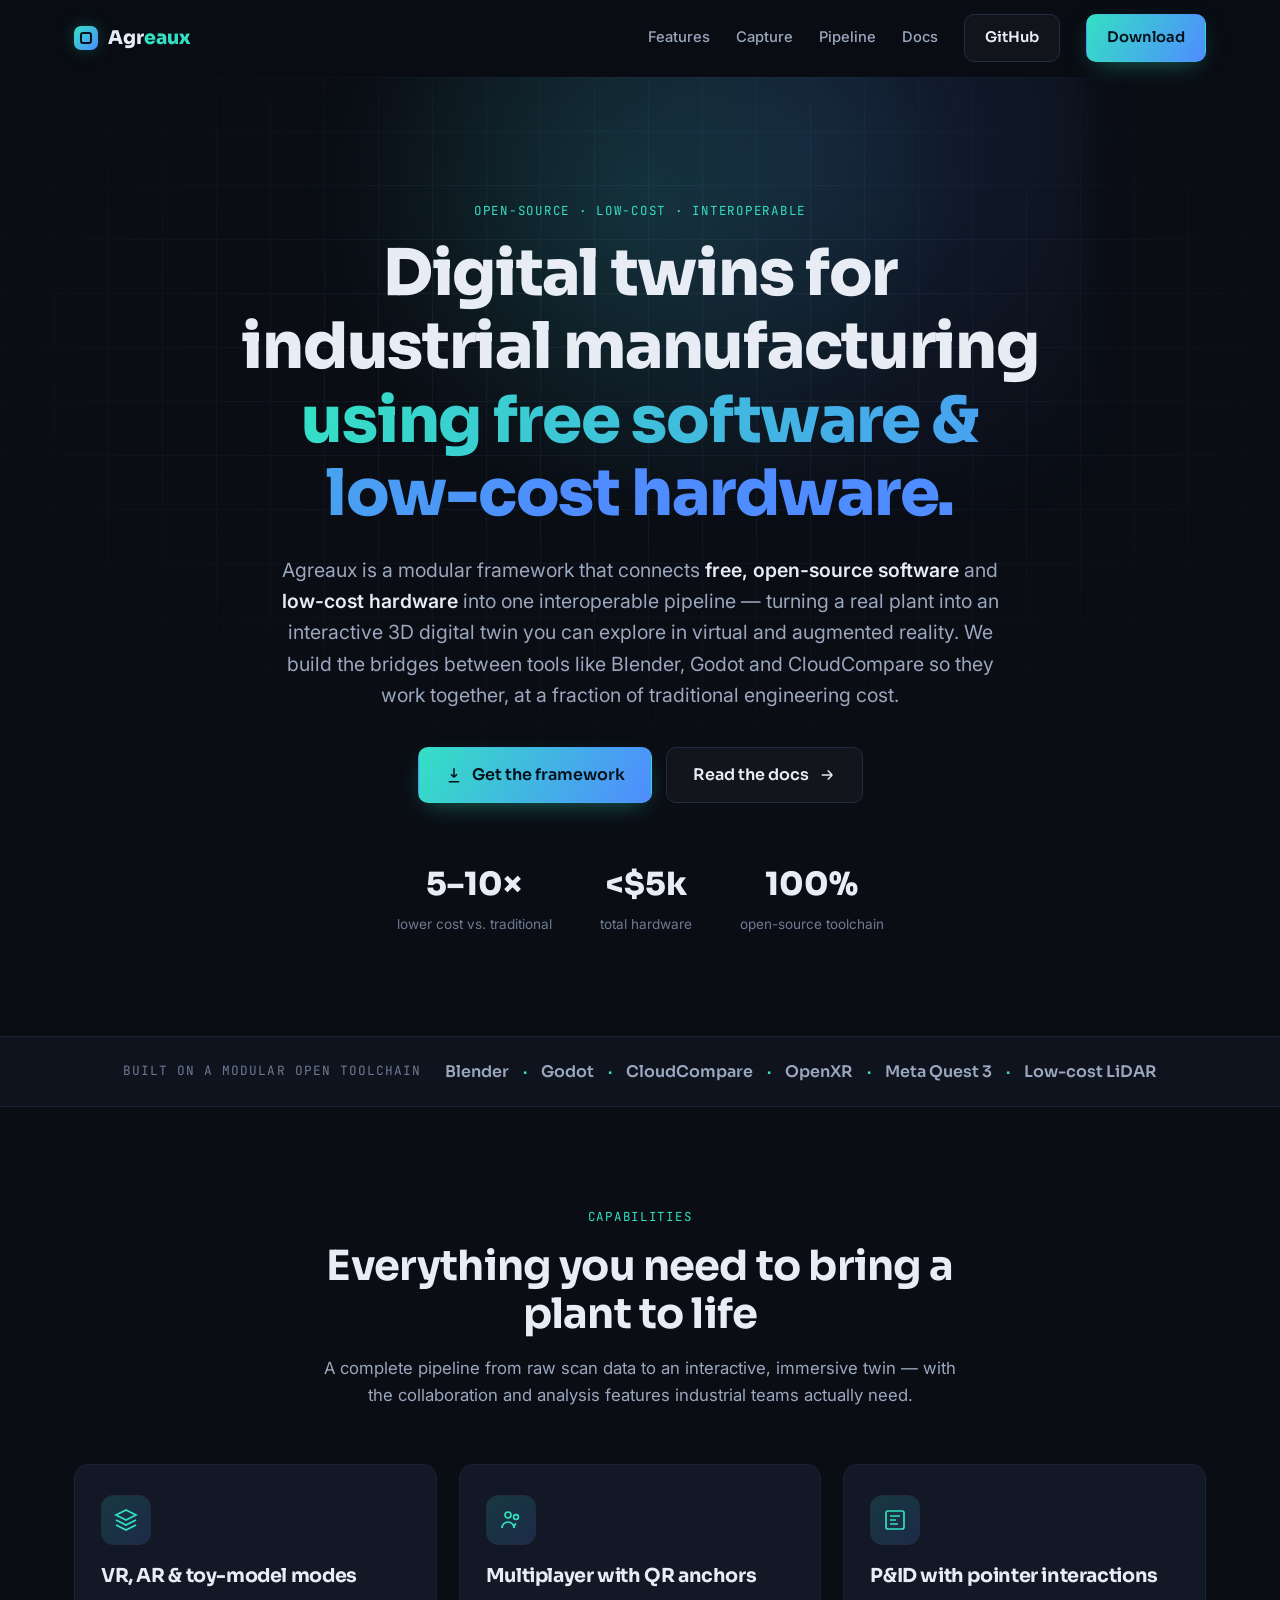
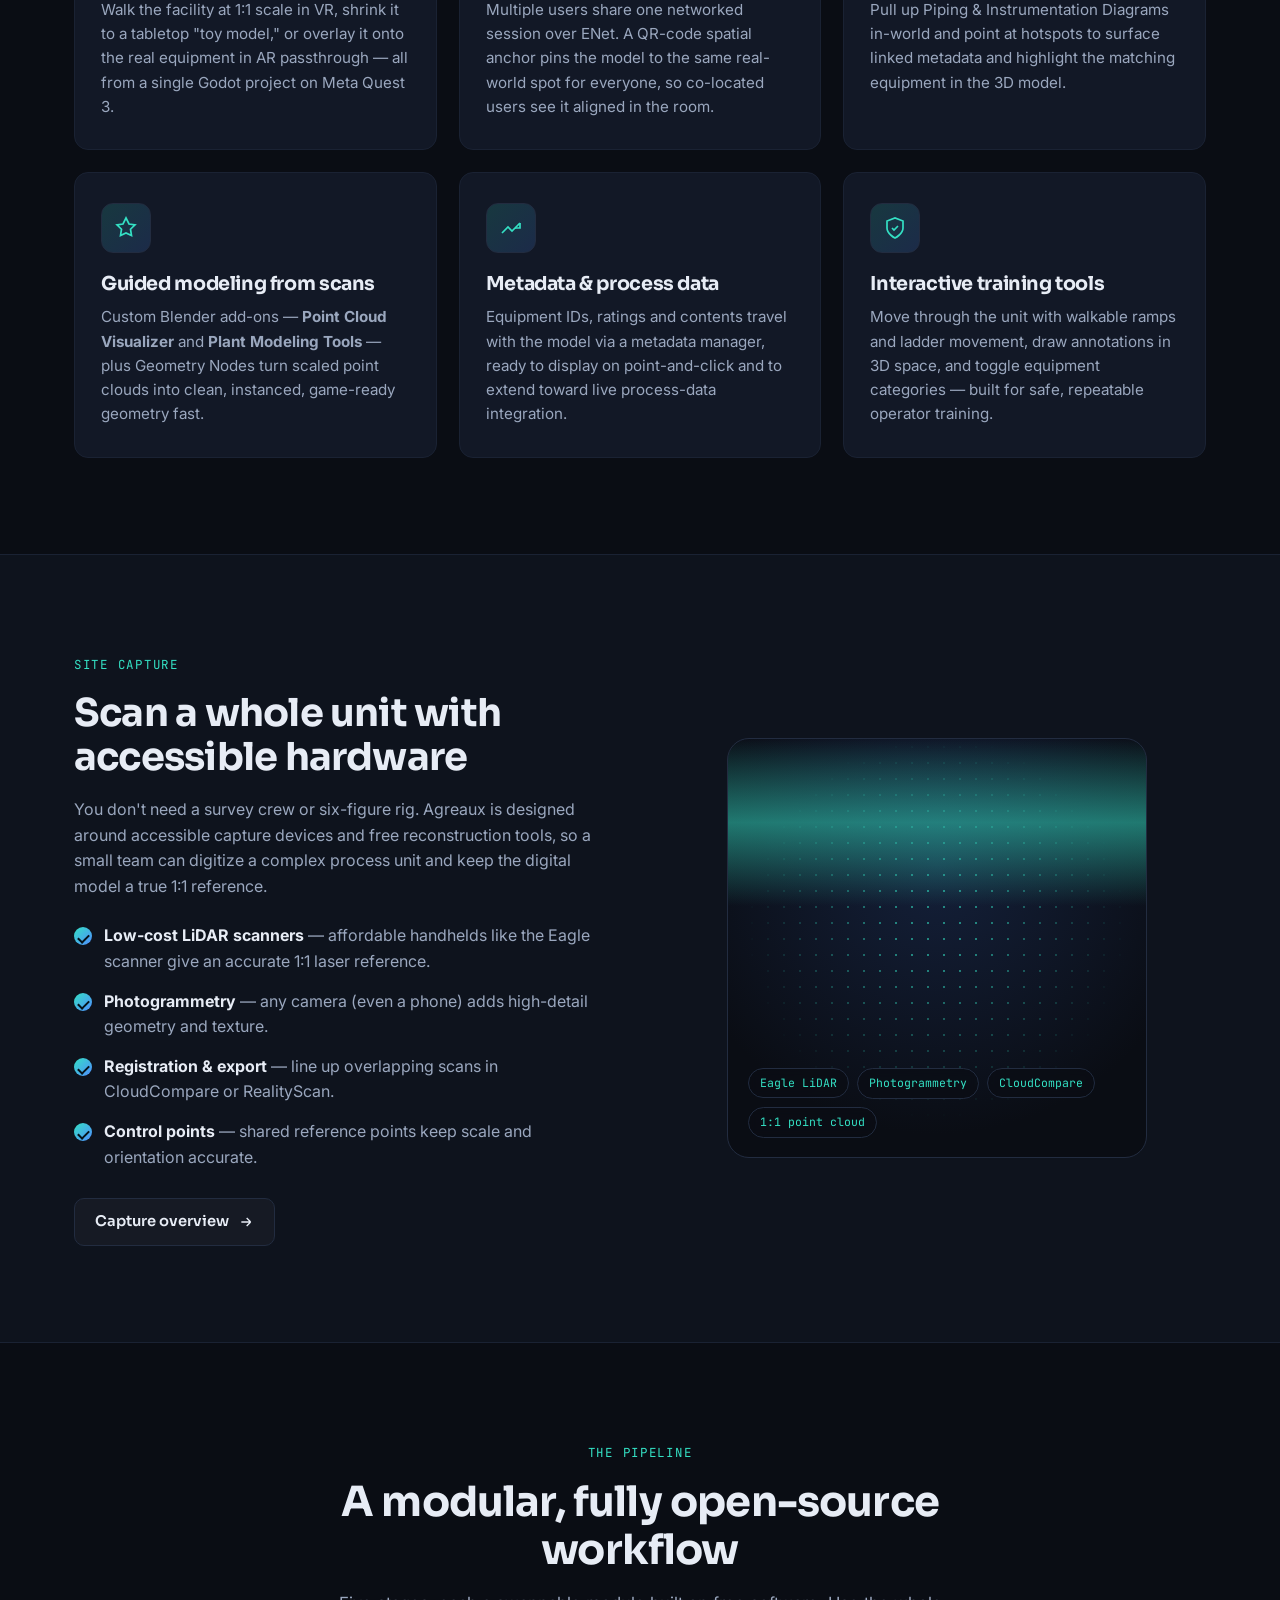
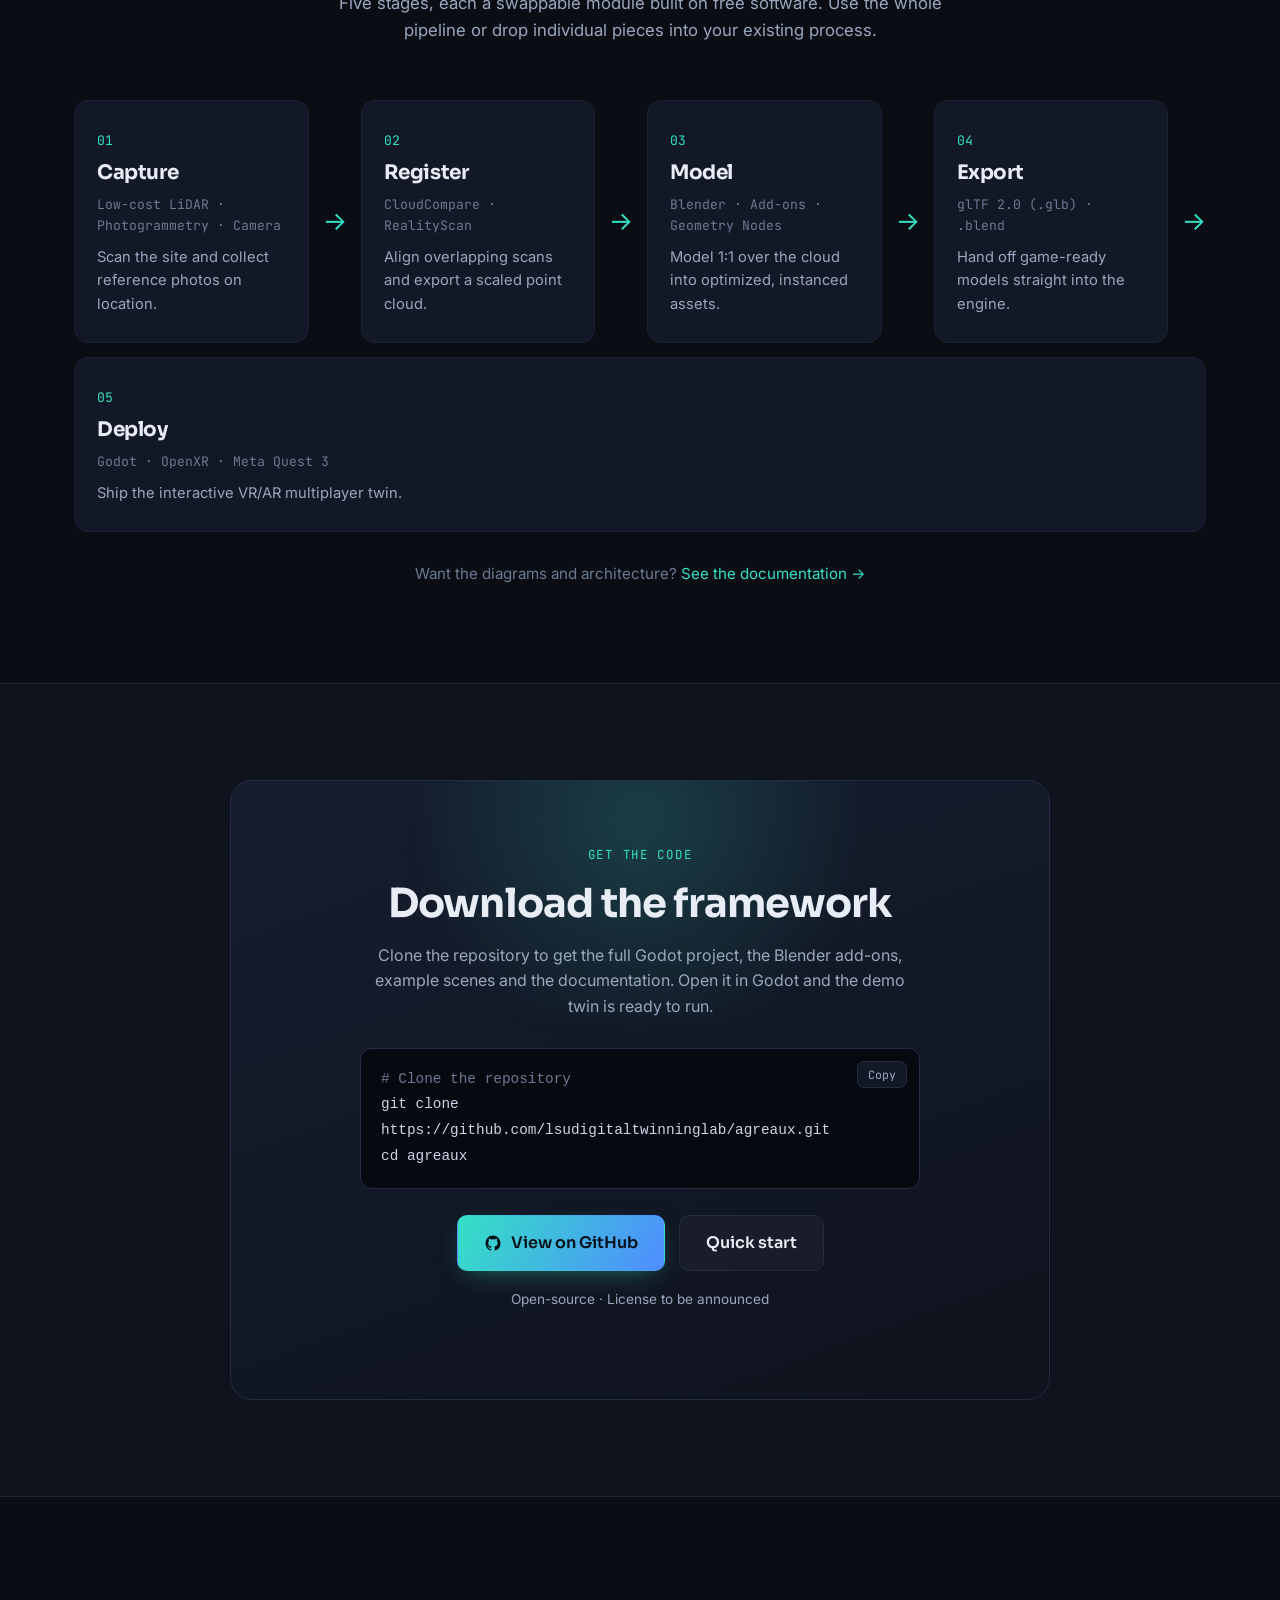
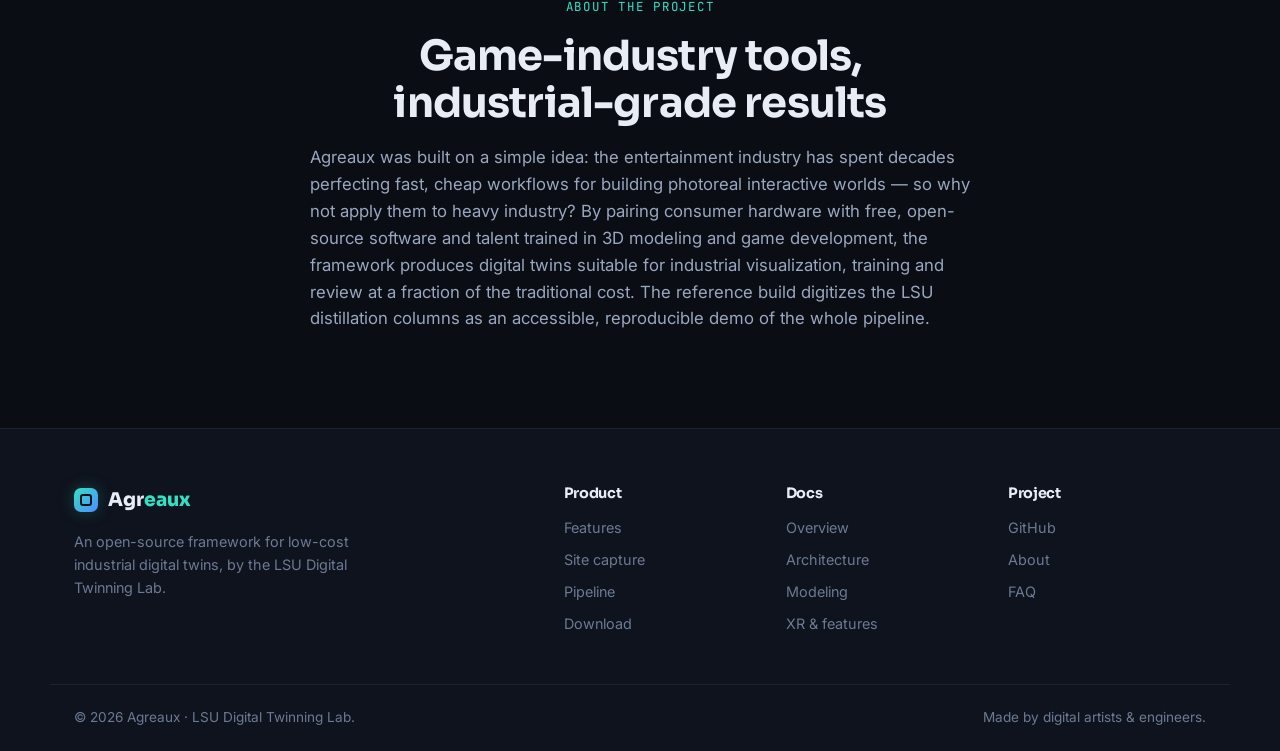
==== index.html @ 2c4fb848 "Initial commit: Agreaux site" ====
<!DOCTYPE html>
<html lang="en">
<head>
  <meta charset="UTF-8" />
  <meta name="viewport" content="width=device-width, initial-scale=1.0" />
  <title>Agreaux — Open-Source Digital Twin Framework for Heavy Industry</title>
  <meta name="description" content="Agreaux is an open-source framework for building low-cost VR/AR digital twins of industrial facilities using Blender, Godot and low-cost LiDAR — by the LSU Digital Twinning Lab." />
  <link rel="preconnect" href="https://fonts.googleapis.com" />
  <link rel="preconnect" href="https://fonts.gstatic.com" crossorigin />
  <link href="https://fonts.googleapis.com/css2?family=Sora:wght@400;600;700;800&family=Inter:wght@400;500;600&family=JetBrains+Mono:wght@400;500&display=swap" rel="stylesheet" />
  <link rel="stylesheet" href="assets/css/style.css" />
  <link rel="icon" href="assets/img/favicon.svg" type="image/svg+xml" />
</head>
<body>
  <!-- Navbar -->
  <header class="nav" id="nav">
    <div class="nav-inner">
      <a class="brand" href="index.html">
        <span class="brand-mark" aria-hidden="true"></span>
        <span class="brand-name">Agr<span>eaux</span></span>
      </a>
      <nav class="nav-links" id="navLinks">
        <a href="#features">Features</a>
        <a href="#capture">Capture</a>
        <a href="#pipeline">Pipeline</a>
        <a href="docs.html">Docs</a>
        <a class="btn btn-ghost" href="https://github.com/lsudigitaltwinninglab/agreaux" target="_blank" rel="noopener">GitHub</a>
        <a class="btn btn-primary" href="#download">Download</a>
      </nav>
      <button class="nav-toggle" id="navToggle" aria-label="Toggle menu">
        <span></span><span></span><span></span>
      </button>
    </div>
  </header>

  <!-- Hero -->
  <section class="hero">
    <div class="hero-grid-bg" aria-hidden="true"></div>
    <div class="hero-glow" aria-hidden="true"></div>
    <div class="container hero-content">
      <span class="eyebrow">Open-source · Low-cost · Interoperable</span>
      <h1 class="hero-title">
        Digital twins for industrial manufacturing<br />
        <span class="gradient-text">using free software &amp; low-cost hardware.</span>
      </h1>
      <p class="hero-sub">
        Agreaux is a modular framework that connects <strong>free, open-source software</strong> and
        <strong>low-cost hardware</strong> into one interoperable pipeline — turning a real plant into
        an interactive 3D digital twin you can explore in virtual and augmented reality. We build the
        bridges between tools like Blender, Godot and CloudCompare so they work together, at a fraction
        of traditional engineering cost.
      </p>
      <div class="hero-actions">
        <a class="btn btn-primary btn-lg" href="#download">
          <svg viewBox="0 0 24 24" width="18" height="18" fill="none" stroke="currentColor" stroke-width="2"><path d="M12 3v12m0 0l-4-4m4 4l4-4M5 21h14"/></svg>
          Get the framework
        </a>
        <a class="btn btn-ghost btn-lg" href="docs.html">
          Read the docs
          <svg viewBox="0 0 24 24" width="18" height="18" fill="none" stroke="currentColor" stroke-width="2"><path d="M5 12h14m0 0l-6-6m6 6l-6 6"/></svg>
        </a>
      </div>
      <div class="hero-stats">
        <div class="stat"><span class="stat-num">5–10×</span><span class="stat-label">lower cost vs. traditional</span></div>
        <div class="stat"><span class="stat-num">&lt;$5k</span><span class="stat-label">total hardware</span></div>
        <div class="stat"><span class="stat-num">100%</span><span class="stat-label">open-source toolchain</span></div>
      </div>
    </div>
  </section>

  <!-- Tools strip -->
  <section class="strip">
    <div class="container strip-inner">
      <span class="strip-label">Built on a modular open toolchain</span>
      <div class="strip-tools">
        <span>Blender</span><span class="dot">·</span>
        <span>Godot</span><span class="dot">·</span>
        <span>CloudCompare</span><span class="dot">·</span>
        <span>OpenXR</span><span class="dot">·</span>
        <span>Meta Quest 3</span><span class="dot">·</span>
        <span>Low-cost LiDAR</span>
      </div>
    </div>
  </section>

  <!-- Features -->
  <section class="section" id="features">
    <div class="container">
      <div class="section-head">
        <span class="eyebrow">Capabilities</span>
        <h2>Everything you need to bring a plant to life</h2>
        <p>A complete pipeline from raw scan data to an interactive, immersive twin — with the
          collaboration and analysis features industrial teams actually need.</p>
      </div>

      <div class="features-grid">
        <article class="feature-card">
          <div class="feature-icon">
            <svg viewBox="0 0 24 24" fill="none" stroke="currentColor" stroke-width="1.7"><path d="M2 7l10-5 10 5-10 5L2 7z"/><path d="M2 17l10 5 10-5M2 12l10 5 10-5"/></svg>
          </div>
          <h3>VR, AR &amp; toy-model modes</h3>
          <p>Walk the facility at 1:1 scale in VR, shrink it to a tabletop "toy model," or overlay it
            onto the real equipment in AR passthrough — all from a single Godot project on Meta Quest 3.</p>
        </article>

        <article class="feature-card">
          <div class="feature-icon">
            <svg viewBox="0 0 24 24" fill="none" stroke="currentColor" stroke-width="1.7"><circle cx="9" cy="7" r="3"/><circle cx="17" cy="9" r="2.4"/><path d="M3 20c0-3.3 2.7-6 6-6s6 2.7 6 6M15 20c0-2 .8-3.6 2-4.6"/></svg>
          </div>
          <h3>Multiplayer with QR anchors</h3>
          <p>Multiple users share one networked session over ENet. A QR-code spatial anchor pins the
            model to the same real-world spot for everyone, so co-located users see it aligned in the room.</p>
        </article>

        <article class="feature-card">
          <div class="feature-icon">
            <svg viewBox="0 0 24 24" fill="none" stroke="currentColor" stroke-width="1.7"><rect x="3" y="3" width="18" height="18" rx="2"/><path d="M7 8h10M7 12h6M7 16h8"/></svg>
          </div>
          <h3>P&amp;ID with pointer interactions</h3>
          <p>Pull up Piping &amp; Instrumentation Diagrams in-world and point at hotspots to surface
            linked metadata and highlight the matching equipment in the 3D model.</p>
        </article>

        <article class="feature-card">
          <div class="feature-icon">
            <svg viewBox="0 0 24 24" fill="none" stroke="currentColor" stroke-width="1.7"><path d="M12 2l3 6 6 .9-4.5 4.3 1 6.3L12 17l-5.5 2.5 1-6.3L3 8.9 9 8z"/></svg>
          </div>
          <h3>Guided modeling from scans</h3>
          <p>Custom Blender add-ons — <strong>Point Cloud Visualizer</strong> and <strong>Plant
            Modeling Tools</strong> — plus Geometry Nodes turn scaled point clouds into clean,
            instanced, game-ready geometry fast.</p>
        </article>

        <article class="feature-card">
          <div class="feature-icon">
            <svg viewBox="0 0 24 24" fill="none" stroke="currentColor" stroke-width="1.7"><path d="M3 17l6-6 4 4 8-8"/><path d="M21 7v5h-5"/></svg>
          </div>
          <h3>Metadata &amp; process data</h3>
          <p>Equipment IDs, ratings and contents travel with the model via a metadata manager, ready to
            display on point-and-click and to extend toward live process-data integration.</p>
        </article>

        <article class="feature-card">
          <div class="feature-icon">
            <svg viewBox="0 0 24 24" fill="none" stroke="currentColor" stroke-width="1.7"><path d="M12 22s8-4 8-10V5l-8-3-8 3v7c0 6 8 10 8 10z"/><path d="M9 12l2 2 4-4"/></svg>
          </div>
          <h3>Interactive training tools</h3>
          <p>Move through the unit with walkable ramps and ladder movement, draw annotations in 3D
            space, and toggle equipment categories — built for safe, repeatable operator training.</p>
        </article>
      </div>
    </div>
  </section>

  <!-- Capture / LiDAR -->
  <section class="section section-alt" id="capture">
    <div class="container split">
      <div class="split-text">
        <span class="eyebrow">Site capture</span>
        <h2>Scan a whole unit with accessible hardware</h2>
        <p>You don't need a survey crew or six-figure rig. Agreaux is designed around accessible
          capture devices and free reconstruction tools, so a small team can digitize a complex
          process unit and keep the digital model a true 1:1 reference.</p>
        <ul class="check-list">
          <li><strong>Low-cost LiDAR scanners</strong> — affordable handhelds like the Eagle scanner give an accurate 1:1 laser reference.</li>
          <li><strong>Photogrammetry</strong> — any camera (even a phone) adds high-detail geometry and texture.</li>
          <li><strong>Registration &amp; export</strong> — line up overlapping scans in CloudCompare or RealityScan.</li>
          <li><strong>Control points</strong> — shared reference points keep scale and orientation accurate.</li>
        </ul>
        <a class="btn btn-ghost" href="docs.html#capture">Capture overview
          <svg viewBox="0 0 24 24" width="16" height="16" fill="none" stroke="currentColor" stroke-width="2"><path d="M5 12h14m0 0l-6-6m6 6l-6 6"/></svg>
        </a>
      </div>
      <div class="split-visual">
        <div class="scan-card">
          <div class="scan-dots" aria-hidden="true"></div>
          <div class="scan-lines" aria-hidden="true"></div>
          <div class="scan-badges">
            <span class="badge">Eagle LiDAR</span>
            <span class="badge">Photogrammetry</span>
            <span class="badge">CloudCompare</span>
            <span class="badge">1:1 point cloud</span>
          </div>
        </div>
      </div>
    </div>
  </section>

  <!-- Pipeline -->
  <section class="section" id="pipeline">
    <div class="container">
      <div class="section-head">
        <span class="eyebrow">The pipeline</span>
        <h2>A modular, fully open-source workflow</h2>
        <p>Five stages, each a swappable module built on free software. Use the whole pipeline or drop
          individual pieces into your existing process.</p>
      </div>
      <div class="stack-grid">
        <div class="stack-item">
          <span class="stack-step">01</span>
          <h3>Capture</h3>
          <p class="stack-tools">Low-cost LiDAR · Photogrammetry · Camera</p>
          <p>Scan the site and collect reference photos on location.</p>
        </div>
        <div class="stack-arrow" aria-hidden="true">→</div>
        <div class="stack-item">
          <span class="stack-step">02</span>
          <h3>Register</h3>
          <p class="stack-tools">CloudCompare · RealityScan</p>
          <p>Align overlapping scans and export a scaled point cloud.</p>
        </div>
        <div class="stack-arrow" aria-hidden="true">→</div>
        <div class="stack-item">
          <span class="stack-step">03</span>
          <h3>Model</h3>
          <p class="stack-tools">Blender · Add-ons · Geometry Nodes</p>
          <p>Model 1:1 over the cloud into optimized, instanced assets.</p>
        </div>
        <div class="stack-arrow" aria-hidden="true">→</div>
        <div class="stack-item">
          <span class="stack-step">04</span>
          <h3>Export</h3>
          <p class="stack-tools">glTF 2.0 (.glb) · .blend</p>
          <p>Hand off game-ready models straight into the engine.</p>
        </div>
        <div class="stack-arrow" aria-hidden="true">→</div>
        <div class="stack-item">
          <span class="stack-step">05</span>
          <h3>Deploy</h3>
          <p class="stack-tools">Godot · OpenXR · Meta Quest 3</p>
          <p>Ship the interactive VR/AR multiplayer twin.</p>
        </div>
      </div>
      <p class="pipeline-note">Want the diagrams and architecture? <a href="docs.html#architecture">See the documentation →</a></p>
    </div>
  </section>

  <!-- Download -->
  <section class="section section-alt download-section" id="download">
    <div class="container">
      <div class="download-card">
        <div class="download-glow" aria-hidden="true"></div>
        <span class="eyebrow">Get the code</span>
        <h2>Download the framework</h2>
        <p>Clone the repository to get the full Godot project, the Blender add-ons, example scenes and
          the documentation. Open it in Godot and the demo twin is ready to run.</p>
        <div class="code-block">
          <code><span class="c-comment"># Clone the repository</span><br />
          git clone https://github.com/lsudigitaltwinninglab/agreaux.git<br />
          cd agreaux</code>
          <button class="copy-btn" data-copy="git clone https://github.com/lsudigitaltwinninglab/agreaux.git">Copy</button>
        </div>
        <div class="download-actions">
          <a class="btn btn-primary btn-lg" href="https://github.com/lsudigitaltwinninglab/agreaux" target="_blank" rel="noopener">
            <svg viewBox="0 0 24 24" width="18" height="18" fill="currentColor"><path d="M12 2C6.5 2 2 6.6 2 12.3c0 4.5 2.9 8.3 6.8 9.7.5.1.7-.2.7-.5v-1.7c-2.8.6-3.4-1.4-3.4-1.4-.5-1.2-1.1-1.5-1.1-1.5-.9-.6.1-.6.1-.6 1 .1 1.5 1 1.5 1 .9 1.6 2.4 1.1 3 .8.1-.7.4-1.1.6-1.4-2.2-.3-4.6-1.1-4.6-5 0-1.1.4-2 1-2.7-.1-.3-.4-1.3.1-2.7 0 0 .8-.3 2.7 1a9.3 9.3 0 0 1 5 0c1.9-1.3 2.7-1 2.7-1 .5 1.4.2 2.4.1 2.7.6.7 1 1.6 1 2.7 0 3.9-2.4 4.7-4.6 5 .4.3.7.9.7 1.9v2.8c0 .3.2.6.7.5A10 10 0 0 0 22 12.3C22 6.6 17.5 2 12 2z"/></svg>
            View on GitHub
          </a>
          <a class="btn btn-ghost btn-lg" href="docs.html#get-started">Quick start</a>
        </div>
        <p class="license-note">Open-source · License to be announced</p>
      </div>
    </div>
  </section>

  <!-- About -->
  <section class="section" id="about">
    <div class="container about-inner">
      <div class="section-head">
        <span class="eyebrow">About the project</span>
        <h2>Game-industry tools, industrial-grade results</h2>
        <p>Agreaux was built on a simple idea: the entertainment industry has spent decades perfecting
          fast, cheap workflows for building photoreal interactive worlds — so why not apply them to
          heavy industry? By pairing consumer hardware with free, open-source software and talent
          trained in 3D modeling and game development, the framework produces digital twins suitable
          for industrial visualization, training and review at a fraction of the traditional cost. The
          reference build digitizes the LSU distillation columns as an accessible, reproducible demo of
          the whole pipeline.</p>
      </div>
    </div>
  </section>

  <!-- Footer -->
  <footer class="footer">
    <div class="container footer-inner">
      <div class="footer-brand">
        <a class="brand" href="index.html">
          <span class="brand-mark" aria-hidden="true"></span>
          <span class="brand-name">Agr<span>eaux</span></span>
        </a>
        <p>An open-source framework for low-cost industrial digital twins, by the LSU Digital Twinning Lab.</p>
      </div>
      <div class="footer-cols">
        <div class="footer-col">
          <h4>Product</h4>
          <a href="#features">Features</a>
          <a href="#capture">Site capture</a>
          <a href="#pipeline">Pipeline</a>
          <a href="#download">Download</a>
        </div>
        <div class="footer-col">
          <h4>Docs</h4>
          <a href="docs.html#overview">Overview</a>
          <a href="docs.html#architecture">Architecture</a>
          <a href="docs.html#modeling">Modeling</a>
          <a href="docs.html#xr">XR &amp; features</a>
        </div>
        <div class="footer-col">
          <h4>Project</h4>
          <a href="https://github.com/lsudigitaltwinninglab/agreaux" target="_blank" rel="noopener">GitHub</a>
          <a href="#about">About</a>
          <a href="docs.html#faq">FAQ</a>
        </div>
      </div>
    </div>
    <div class="container footer-bottom">
      <span>© <span id="year"></span> Agreaux · LSU Digital Twinning Lab.</span>
      <span>Made by digital artists &amp; engineers.</span>
    </div>
  </footer>

  <script src="assets/js/main.js"></script>
</body>
</html>
---- assets/css/style.css ----
/* ===== TwinForge — stylesheet ===== */
:root {
  --bg: #0a0d14;
  --bg-2: #0e131d;
  --surface: #121826;
  --surface-2: #161d2e;
  --border: #222c40;
  --border-soft: #1a2233;
  --text: #e7ecf5;
  --text-dim: #9aa7be;
  --text-faint: #6c7a93;
  --accent: #34e0c4;
  --accent-2: #4f8cff;
  --accent-glow: rgba(52, 224, 196, 0.5);
  --warn: #ffcc66;
  --radius: 14px;
  --radius-lg: 22px;
  --max: 1180px;
  --font-head: "Sora", system-ui, sans-serif;
  --font-body: "Inter", system-ui, sans-serif;
  --font-mono: "JetBrains Mono", ui-monospace, monospace;
}

* { box-sizing: border-box; margin: 0; padding: 0; }

html { scroll-behavior: smooth; scroll-padding-top: 88px; }

body {
  background: var(--bg);
  color: var(--text);
  font-family: var(--font-body);
  line-height: 1.6;
  -webkit-font-smoothing: antialiased;
  overflow-x: hidden;
}

a { color: inherit; text-decoration: none; }

.container { width: 100%; max-width: var(--max); margin: 0 auto; padding: 0 24px; }

h1, h2, h3, h4 { font-family: var(--font-head); line-height: 1.15; letter-spacing: -0.02em; }

.eyebrow {
  display: inline-block;
  font-family: var(--font-mono);
  font-size: 0.78rem;
  letter-spacing: 0.14em;
  text-transform: uppercase;
  color: var(--accent);
  margin-bottom: 16px;
}

.gradient-text {
  background: linear-gradient(110deg, var(--accent), var(--accent-2) 70%);
  -webkit-background-clip: text;
  background-clip: text;
  color: transparent;
}

/* ===== Buttons ===== */
.btn {
  display: inline-flex;
  align-items: center;
  gap: 9px;
  font-family: var(--font-head);
  font-weight: 600;
  font-size: 0.92rem;
  padding: 11px 20px;
  border-radius: 10px;
  border: 1px solid transparent;
  cursor: pointer;
  transition: transform 0.15s ease, background 0.2s ease, border-color 0.2s ease, box-shadow 0.2s ease;
  white-space: nowrap;
}
.btn:hover { transform: translateY(-2px); }
.btn-lg { padding: 14px 26px; font-size: 1rem; }
.btn-primary {
  background: linear-gradient(120deg, var(--accent), var(--accent-2));
  color: #06121a;
  box-shadow: 0 8px 26px -10px var(--accent-glow);
}
.btn-primary:hover { box-shadow: 0 12px 32px -8px var(--accent-glow); }
.btn-ghost {
  background: rgba(255, 255, 255, 0.03);
  border-color: var(--border);
  color: var(--text);
}
.btn-ghost:hover { border-color: var(--accent); background: rgba(52, 224, 196, 0.06); }

/* ===== Navbar ===== */
.nav {
  position: sticky;
  top: 0;
  z-index: 100;
  backdrop-filter: blur(14px);
  background: rgba(10, 13, 20, 0.72);
  border-bottom: 1px solid transparent;
  transition: border-color 0.25s ease, background 0.25s ease;
}
.nav.scrolled { border-bottom-color: var(--border); background: rgba(10, 13, 20, 0.9); }
.nav-inner {
  max-width: var(--max);
  margin: 0 auto;
  padding: 14px 24px;
  display: flex;
  align-items: center;
  justify-content: space-between;
}
.brand { display: flex; align-items: center; gap: 10px; font-family: var(--font-head); font-weight: 800; font-size: 1.18rem; }
.brand-mark {
  width: 24px; height: 24px; border-radius: 7px;
  background: linear-gradient(135deg, var(--accent), var(--accent-2));
  box-shadow: 0 0 18px -4px var(--accent-glow);
  position: relative;
}
.brand-mark::after {
  content: ""; position: absolute; inset: 6px;
  border: 2px solid #06121a; border-radius: 3px;
}
.brand-name span { color: var(--accent); }
.nav-links { display: flex; align-items: center; gap: 26px; }
.nav-links > a:not(.btn) { color: var(--text-dim); font-size: 0.92rem; font-weight: 500; transition: color 0.18s ease; }
.nav-links > a:not(.btn):hover, .nav-links > a.active { color: var(--text); }
.nav-toggle { display: none; flex-direction: column; gap: 5px; background: none; border: none; cursor: pointer; padding: 6px; }
.nav-toggle span { width: 24px; height: 2px; background: var(--text); border-radius: 2px; transition: 0.25s; }

/* ===== Hero ===== */
.hero { position: relative; padding: 120px 0 100px; overflow: hidden; }
.hero-grid-bg {
  position: absolute; inset: 0;
  background-image:
    linear-gradient(var(--border-soft) 1px, transparent 1px),
    linear-gradient(90deg, var(--border-soft) 1px, transparent 1px);
  background-size: 54px 54px;
  mask-image: radial-gradient(ellipse 80% 60% at 50% 30%, #000 30%, transparent 75%);
  opacity: 0.5;
}
.hero-glow {
  position: absolute; top: -180px; left: 50%; transform: translateX(-50%);
  width: 900px; height: 600px;
  background: radial-gradient(circle, rgba(52, 224, 196, 0.14), transparent 60%),
              radial-gradient(circle at 70% 40%, rgba(79, 140, 255, 0.14), transparent 60%);
  filter: blur(20px);
  pointer-events: none;
}
.hero-content { position: relative; text-align: center; max-width: 860px; }
.hero-title { font-size: clamp(2.3rem, 6vw, 4rem); font-weight: 800; margin-bottom: 24px; }
.hero-sub { font-size: clamp(1.02rem, 2vw, 1.22rem); color: var(--text-dim); max-width: 720px; margin: 0 auto 36px; }
.hero-sub strong { color: var(--text); font-weight: 600; }
.hero-actions { display: flex; gap: 14px; justify-content: center; flex-wrap: wrap; margin-bottom: 56px; }
.hero-stats { display: flex; gap: 48px; justify-content: center; flex-wrap: wrap; }
.stat { display: flex; flex-direction: column; gap: 4px; }
.stat-num { font-family: var(--font-head); font-size: 2rem; font-weight: 800; color: var(--text); }
.stat-label { font-size: 0.85rem; color: var(--text-faint); }

/* ===== Strip ===== */
.strip { border-top: 1px solid var(--border-soft); border-bottom: 1px solid var(--border-soft); background: var(--bg-2); }
.strip-inner { display: flex; align-items: center; justify-content: center; gap: 24px; padding: 22px 24px; flex-wrap: wrap; }
.strip-label { font-size: 0.8rem; color: var(--text-faint); font-family: var(--font-mono); letter-spacing: 0.08em; text-transform: uppercase; }
.strip-tools { display: flex; align-items: center; gap: 14px; flex-wrap: wrap; font-family: var(--font-head); font-weight: 600; color: var(--text-dim); }
.strip-tools .dot { color: var(--accent); }

/* ===== Sections ===== */
.section { padding: 96px 0; }
.section-alt { background: var(--bg-2); border-top: 1px solid var(--border-soft); border-bottom: 1px solid var(--border-soft); }
.section-head { max-width: 660px; margin: 0 auto 56px; text-align: center; }
.section-head h2 { font-size: clamp(1.8rem, 4vw, 2.6rem); font-weight: 700; margin-bottom: 16px; }
.section-head p { color: var(--text-dim); font-size: 1.05rem; }

/* ===== Features grid ===== */
.features-grid { display: grid; grid-template-columns: repeat(3, 1fr); gap: 22px; }
.feature-card {
  background: var(--surface);
  border: 1px solid var(--border-soft);
  border-radius: var(--radius);
  padding: 30px 26px;
  transition: transform 0.2s ease, border-color 0.2s ease, background 0.2s ease;
}
.feature-card:hover { transform: translateY(-4px); border-color: var(--border); background: var(--surface-2); }
.feature-icon {
  width: 50px; height: 50px; border-radius: 12px;
  display: grid; place-items: center; margin-bottom: 20px;
  background: linear-gradient(135deg, rgba(52, 224, 196, 0.16), rgba(79, 140, 255, 0.16));
  border: 1px solid var(--border);
}
.feature-icon svg { width: 24px; height: 24px; color: var(--accent); }
.feature-card h3 { font-size: 1.2rem; margin-bottom: 10px; }
.feature-card p { color: var(--text-dim); font-size: 0.95rem; }

/* ===== Split (capture) ===== */
.split { display: grid; grid-template-columns: 1fr 1fr; gap: 56px; align-items: center; }
.split-text h2 { font-size: clamp(1.7rem, 3.5vw, 2.4rem); margin-bottom: 18px; }
.split-text > p { color: var(--text-dim); margin-bottom: 24px; }
.check-list { list-style: none; display: flex; flex-direction: column; gap: 14px; margin-bottom: 28px; }
.check-list li { position: relative; padding-left: 30px; color: var(--text-dim); }
.check-list li strong { color: var(--text); }
.check-list li::before {
  content: ""; position: absolute; left: 0; top: 4px;
  width: 18px; height: 18px; border-radius: 50%;
  background: linear-gradient(135deg, var(--accent), var(--accent-2));
}
.check-list li::after {
  content: ""; position: absolute; left: 6px; top: 9px;
  width: 5px; height: 9px; border: solid #06121a; border-width: 0 2px 2px 0;
  transform: rotate(45deg);
}
.split-visual { display: flex; justify-content: center; }
.scan-card {
  position: relative; width: 100%; max-width: 420px; aspect-ratio: 1 / 1;
  border-radius: var(--radius-lg); overflow: hidden;
  background: radial-gradient(circle at 50% 30%, #14203a, #0a0d14 75%);
  border: 1px solid var(--border);
}
.scan-dots {
  position: absolute; inset: 0;
  background-image: radial-gradient(var(--accent) 1.1px, transparent 1.2px);
  background-size: 16px 16px;
  mask-image: radial-gradient(circle at 50% 45%, #000 12%, transparent 62%);
  opacity: 0.55;
  animation: scanPulse 5s ease-in-out infinite;
}
.scan-lines {
  position: absolute; inset: 0;
  background: linear-gradient(transparent, rgba(52, 224, 196, 0.5), transparent);
  height: 40%;
  animation: scanSweep 3.4s linear infinite;
}
@keyframes scanSweep { 0% { transform: translateY(-120%); } 100% { transform: translateY(320%); } }
@keyframes scanPulse { 0%, 100% { opacity: 0.4; } 50% { opacity: 0.7; } }
.scan-badges { position: absolute; bottom: 20px; left: 20px; right: 20px; display: flex; flex-wrap: wrap; gap: 8px; }
.badge {
  font-family: var(--font-mono); font-size: 0.72rem; padding: 5px 11px;
  border-radius: 999px; background: rgba(10, 13, 20, 0.7);
  border: 1px solid var(--border); color: var(--accent); backdrop-filter: blur(4px);
}

/* ===== Stack ===== */
.stack-grid { display: flex; align-items: stretch; gap: 14px; flex-wrap: wrap; justify-content: center; }
.stack-item {
  flex: 1; min-width: 210px;
  background: var(--surface); border: 1px solid var(--border-soft);
  border-radius: var(--radius); padding: 26px 22px;
}
.stack-step { font-family: var(--font-mono); font-size: 0.82rem; color: var(--accent); }
.stack-item h3 { font-size: 1.25rem; margin: 8px 0 10px; }
.stack-tools { font-size: 0.82rem; color: var(--text-faint); font-family: var(--font-mono); margin-bottom: 10px; }
.stack-item p:last-child { color: var(--text-dim); font-size: 0.92rem; }
.stack-arrow { display: flex; align-items: center; color: var(--accent); font-size: 1.6rem; }
.pipeline-note { text-align: center; margin-top: 30px; color: var(--text-faint); font-size: 0.95rem; }
.pipeline-note a { color: var(--accent); }

/* ===== Feature pills ===== */
.feature-pills { display: flex; flex-wrap: wrap; gap: 9px; margin: 4px 0 18px; }
.pill {
  font-family: var(--font-mono); font-size: 0.78rem; padding: 6px 13px; border-radius: 999px;
  background: var(--surface-2); border: 1px solid var(--border); color: var(--accent);
}

/* ===== Mermaid diagrams ===== */
.mermaid {
  background: var(--bg-2); border: 1px solid var(--border-soft);
  border-radius: var(--radius); padding: 24px; margin: 18px 0;
  text-align: center; overflow-x: auto;
  visibility: hidden;
}
.mermaid[data-processed="true"] { visibility: visible; }
.mermaid svg { max-width: 100%; height: auto; }

/* ===== Doc figures ===== */
.doc-figure { margin: 22px 0; }
.doc-figure img {
  display: block; width: 100%; height: auto;
  background: var(--bg-2); border: 1px solid var(--border-soft);
  border-radius: var(--radius);
}
.doc-figure.tall img { max-width: 420px; margin: 0 auto; }
.doc-figure figcaption {
  margin-top: 10px; color: var(--text-faint);
  font-size: 0.85rem; font-style: italic; text-align: center; line-height: 1.5;
}
.doc-figrow { display: grid; grid-template-columns: 1fr 1fr; gap: 18px; }
.doc-figrow .doc-figure { margin: 0; }
@media (max-width: 720px) { .doc-figrow { grid-template-columns: 1fr; } }

/* ===== Doc cards ===== */
.doc-cards { display: grid; grid-template-columns: repeat(4, 1fr); gap: 18px; }
.doc-card {
  background: var(--surface); border: 1px solid var(--border-soft);
  border-radius: var(--radius); padding: 26px 22px; transition: 0.2s;
}
.doc-card:hover { transform: translateY(-4px); border-color: var(--accent); }
.doc-num {
  display: inline-grid; place-items: center; width: 34px; height: 34px; border-radius: 9px;
  background: linear-gradient(135deg, rgba(52, 224, 196, 0.18), rgba(79, 140, 255, 0.18));
  border: 1px solid var(--border); color: var(--accent); font-family: var(--font-head);
  font-weight: 700; margin-bottom: 14px;
}
.doc-card h3 { font-size: 1.1rem; margin-bottom: 8px; }
.doc-card p { color: var(--text-dim); font-size: 0.9rem; }

/* ===== Download ===== */
.download-section { padding: 96px 0; }
.download-card {
  position: relative; overflow: hidden; text-align: center;
  background: linear-gradient(160deg, var(--surface-2), var(--bg-2));
  border: 1px solid var(--border); border-radius: var(--radius-lg);
  padding: 60px 40px; max-width: 820px; margin: 0 auto;
}
.download-glow {
  position: absolute; top: -160px; left: 50%; transform: translateX(-50%);
  width: 600px; height: 400px;
  background: radial-gradient(circle, rgba(52, 224, 196, 0.18), transparent 65%);
  filter: blur(10px); pointer-events: none;
}
.download-card h2 { font-size: clamp(1.8rem, 4vw, 2.5rem); margin-bottom: 16px; position: relative; }
.download-card > p { color: var(--text-dim); max-width: 560px; margin: 0 auto 28px; position: relative; }
.download-actions { display: flex; gap: 14px; justify-content: center; flex-wrap: wrap; margin: 26px 0 18px; position: relative; }
.license-note { font-size: 0.85rem; color: var(--text-faint); position: relative; }

/* ===== Code block ===== */
.code-block {
  position: relative; text-align: left;
  background: #06090f; border: 1px solid var(--border);
  border-radius: 12px; padding: 18px 20px; margin: 0 auto 8px; max-width: 560px;
  font-family: var(--font-mono); font-size: 0.9rem; overflow-x: auto;
}
.code-block code { color: #cdd6e8; line-height: 1.8; display: block; }
.code-block .c-comment { color: var(--text-faint); }
.copy-btn {
  position: absolute; top: 12px; right: 12px;
  background: var(--surface); border: 1px solid var(--border); color: var(--text-dim);
  font-family: var(--font-mono); font-size: 0.72rem; padding: 5px 10px;
  border-radius: 7px; cursor: pointer; transition: 0.18s;
}
.copy-btn:hover { color: var(--accent); border-color: var(--accent); }
.copy-btn.copied { color: var(--accent); border-color: var(--accent); }

/* ===== About ===== */
.about-inner .section-head { margin-bottom: 0; }
.about-inner .section-head p { text-align: left; }

/* ===== Footer ===== */
.footer { border-top: 1px solid var(--border-soft); background: var(--bg-2); padding-top: 56px; }
.footer-inner { display: grid; grid-template-columns: 1.4fr 2fr; gap: 40px; padding-bottom: 40px; }
.footer-brand p { color: var(--text-faint); font-size: 0.9rem; margin-top: 14px; max-width: 280px; }
.footer-cols { display: grid; grid-template-columns: repeat(3, 1fr); gap: 24px; }
.footer-col h4 { font-size: 0.9rem; margin-bottom: 14px; color: var(--text); }
.footer-col a { display: block; color: var(--text-faint); font-size: 0.9rem; margin-bottom: 9px; transition: color 0.18s; }
.footer-col a:hover { color: var(--accent); }
.footer-bottom {
  display: flex; justify-content: space-between; align-items: center;
  padding: 22px 24px; border-top: 1px solid var(--border-soft);
  color: var(--text-faint); font-size: 0.85rem; flex-wrap: wrap; gap: 10px;
}
.footer-bottom.only-bottom { border-top: none; }
.footer-bottom a:hover { color: var(--accent); }

/* ===== Docs layout ===== */
.docs-body { background: var(--bg); }
.docs-layout { display: grid; grid-template-columns: 248px 1fr; gap: 48px; align-items: start; padding-top: 40px; padding-bottom: 80px; }
.docs-sidebar {
  position: sticky; top: 88px; align-self: start;
  max-height: calc(100vh - 110px); overflow-y: auto; padding-right: 8px;
}
.side-group { font-family: var(--font-mono); font-size: 0.72rem; text-transform: uppercase; letter-spacing: 0.12em; color: var(--text-faint); margin: 22px 0 10px; }
.side-group:first-child { margin-top: 0; }
.side-link { display: block; padding: 7px 12px; border-radius: 8px; color: var(--text-dim); font-size: 0.9rem; border-left: 2px solid transparent; transition: 0.16s; }
.side-link:hover { color: var(--text); background: var(--surface); }
.side-link.active { color: var(--accent); border-left-color: var(--accent); background: rgba(52, 224, 196, 0.06); }

.docs-content { min-width: 0; max-width: 780px; }
.docs-breadcrumb { font-size: 0.85rem; color: var(--text-faint); margin-bottom: 20px; }
.docs-breadcrumb a:hover { color: var(--accent); }
.doc-section { padding: 28px 0; border-bottom: 1px solid var(--border-soft); scroll-margin-top: 90px; }
.doc-section:last-child { border-bottom: none; }
.doc-section h1 { font-size: clamp(2rem, 5vw, 2.7rem); margin-bottom: 16px; }
.doc-section h2 { font-size: 1.7rem; margin-bottom: 16px; display: flex; align-items: center; gap: 12px; flex-wrap: wrap; }
.doc-section h3 { font-size: 1.15rem; margin: 24px 0 12px; color: var(--text); }
.doc-section p { color: var(--text-dim); margin-bottom: 14px; }
.doc-section .lead { font-size: 1.15rem; color: var(--text); }
.step-pill {
  font-family: var(--font-mono); font-size: 0.72rem; padding: 4px 11px; border-radius: 999px;
  background: linear-gradient(120deg, var(--accent), var(--accent-2)); color: #06121a; font-weight: 600;
  letter-spacing: 0.04em;
}
.doc-list { list-style: none; display: flex; flex-direction: column; gap: 10px; margin: 0 0 16px; }
.doc-list li { position: relative; padding-left: 24px; color: var(--text-dim); }
.doc-list li strong { color: var(--text); }
.doc-list li::before { content: ""; position: absolute; left: 4px; top: 10px; width: 7px; height: 7px; border-radius: 2px; background: var(--accent); }
.doc-list.ordered { counter-reset: dl; }
.doc-list.ordered li { padding-left: 32px; }
.doc-list.ordered li::before { counter-increment: dl; content: counter(dl); top: 0; left: 0; width: 20px; height: 20px; border-radius: 6px; background: var(--surface-2); border: 1px solid var(--border); color: var(--accent); font-family: var(--font-mono); font-size: 0.72rem; display: grid; place-items: center; }
.doc-section code:not(.code-block code) { font-family: var(--font-mono); font-size: 0.86em; background: var(--surface-2); border: 1px solid var(--border-soft); padding: 2px 7px; border-radius: 6px; color: var(--accent); }

.callout {
  background: rgba(52, 224, 196, 0.06); border: 1px solid var(--border);
  border-left: 3px solid var(--accent); border-radius: 10px; padding: 16px 20px; margin: 18px 0; color: var(--text-dim);
}
.callout strong { color: var(--text); }
.callout a { color: var(--accent); }
.callout-warn { background: rgba(255, 204, 102, 0.06); border-left-color: var(--warn); }

.doc-table { width: 100%; border-collapse: collapse; margin: 8px 0 16px; font-size: 0.92rem; }
.doc-table th, .doc-table td { text-align: left; padding: 11px 14px; border-bottom: 1px solid var(--border-soft); }
.doc-table th { color: var(--text); font-family: var(--font-head); font-size: 0.85rem; }
.doc-table td { color: var(--text-dim); }
.doc-table tr:last-child td { border-bottom: none; }

.faq-item { margin-bottom: 20px; }
.faq-item h3 { margin: 0 0 6px; }

/* ===== Responsive ===== */
@media (max-width: 980px) {
  .features-grid { grid-template-columns: repeat(2, 1fr); }
  .doc-cards { grid-template-columns: repeat(2, 1fr); }
  .split { grid-template-columns: 1fr; gap: 36px; }
  .stack-arrow { display: none; }
  .footer-inner { grid-template-columns: 1fr; }
  .docs-layout { grid-template-columns: 1fr; }
  .docs-sidebar { display: none; }
}
@media (max-width: 720px) {
  .nav-links {
    position: fixed; top: 64px; right: 0; left: 0;
    flex-direction: column; align-items: stretch; gap: 6px;
    background: var(--bg-2); border-bottom: 1px solid var(--border);
    padding: 18px 24px; transform: translateY(-150%); transition: transform 0.3s ease;
  }
  .nav-links.open { transform: translateY(0); }
  .nav-links > a:not(.btn) { padding: 10px 0; }
  .nav-links .btn { justify-content: center; }
  .nav-toggle { display: flex; }
  .features-grid, .doc-cards { grid-template-columns: 1fr; }
  .hero-stats { gap: 28px; }
  .footer-cols { grid-template-columns: 1fr 1fr; }
}
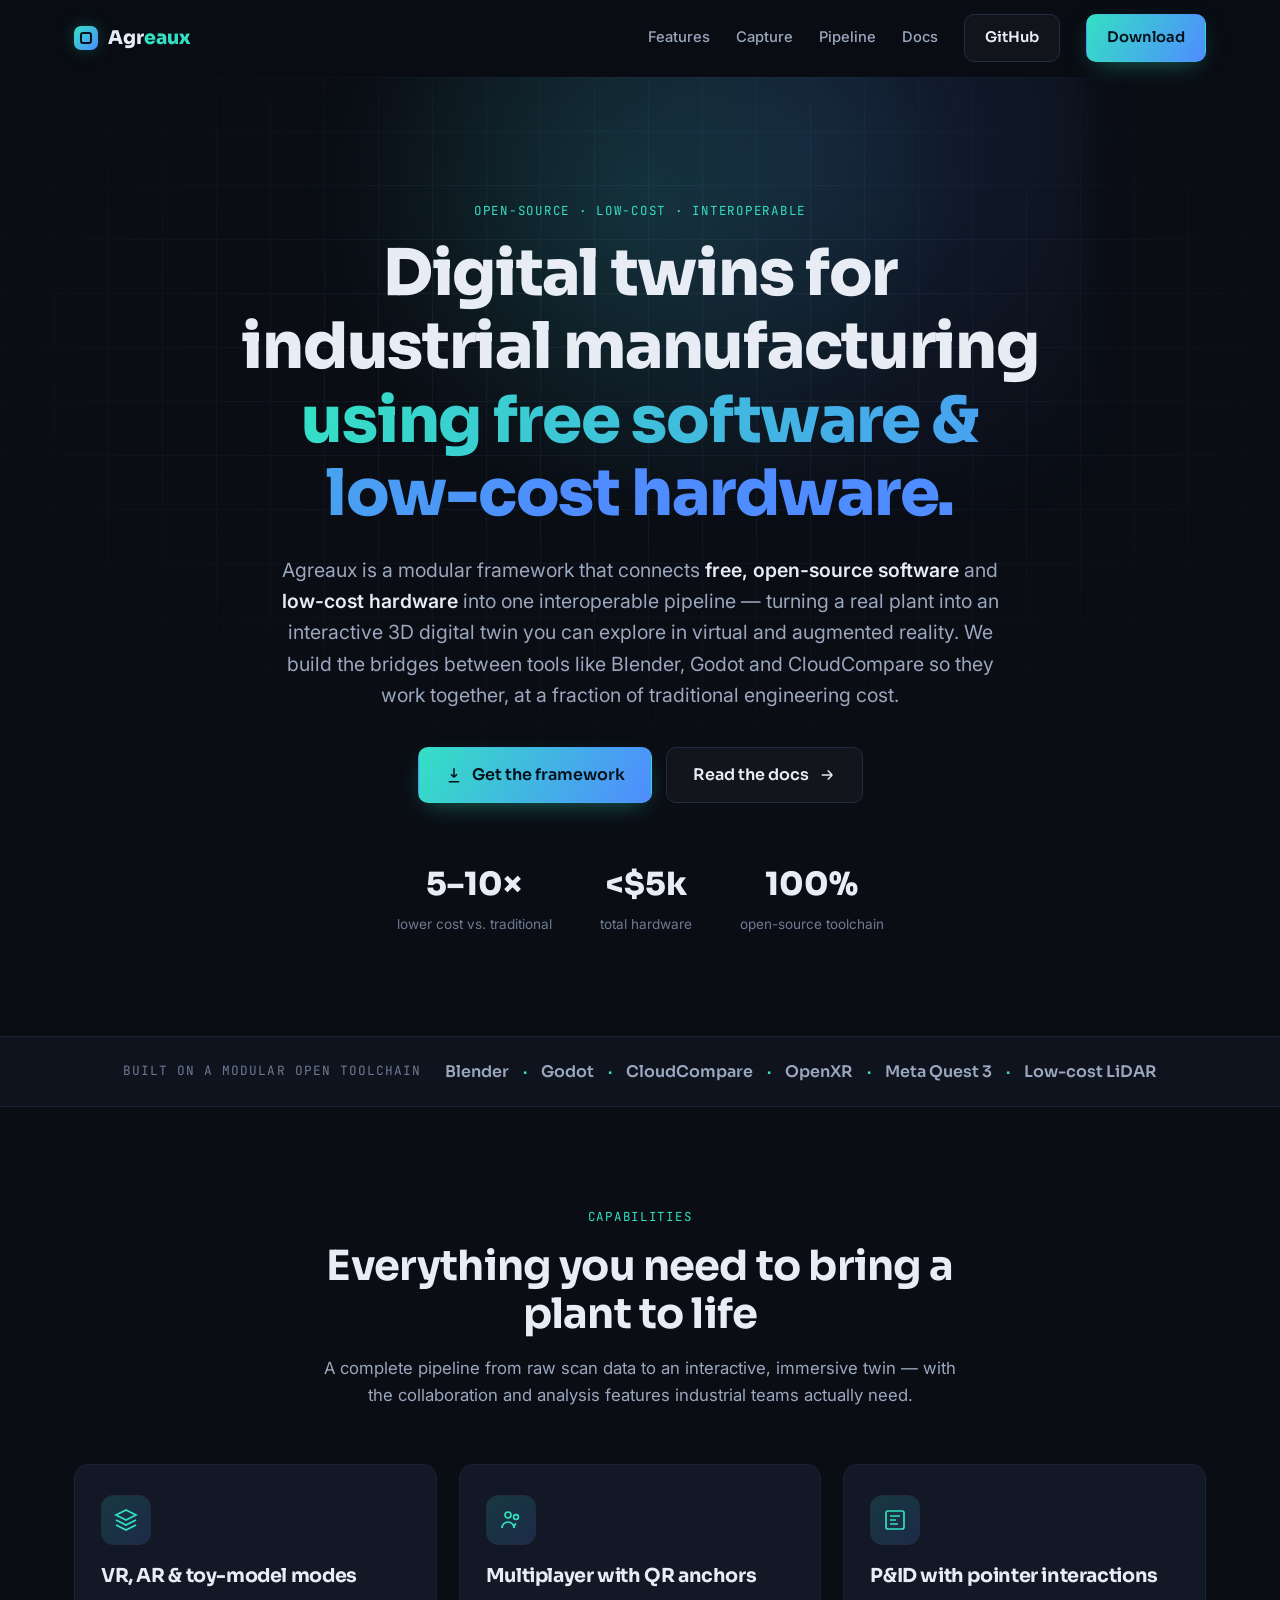
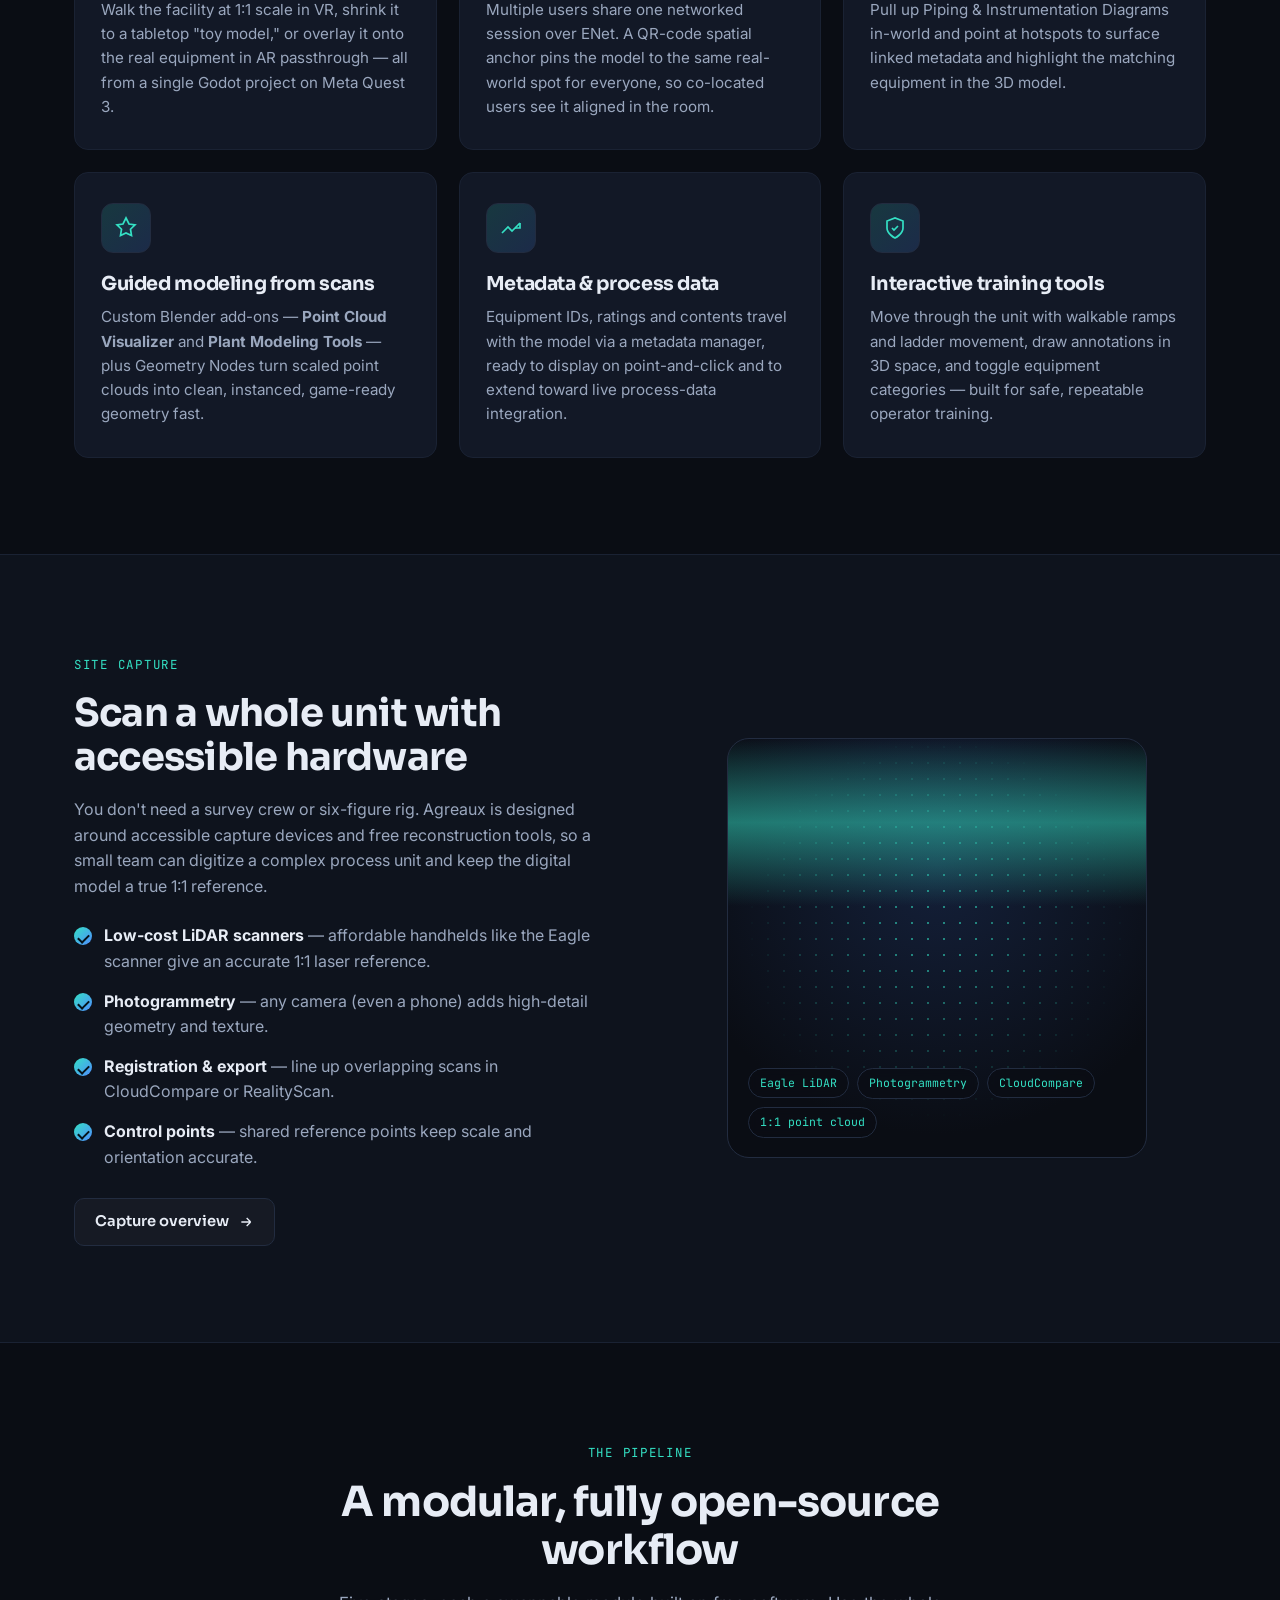
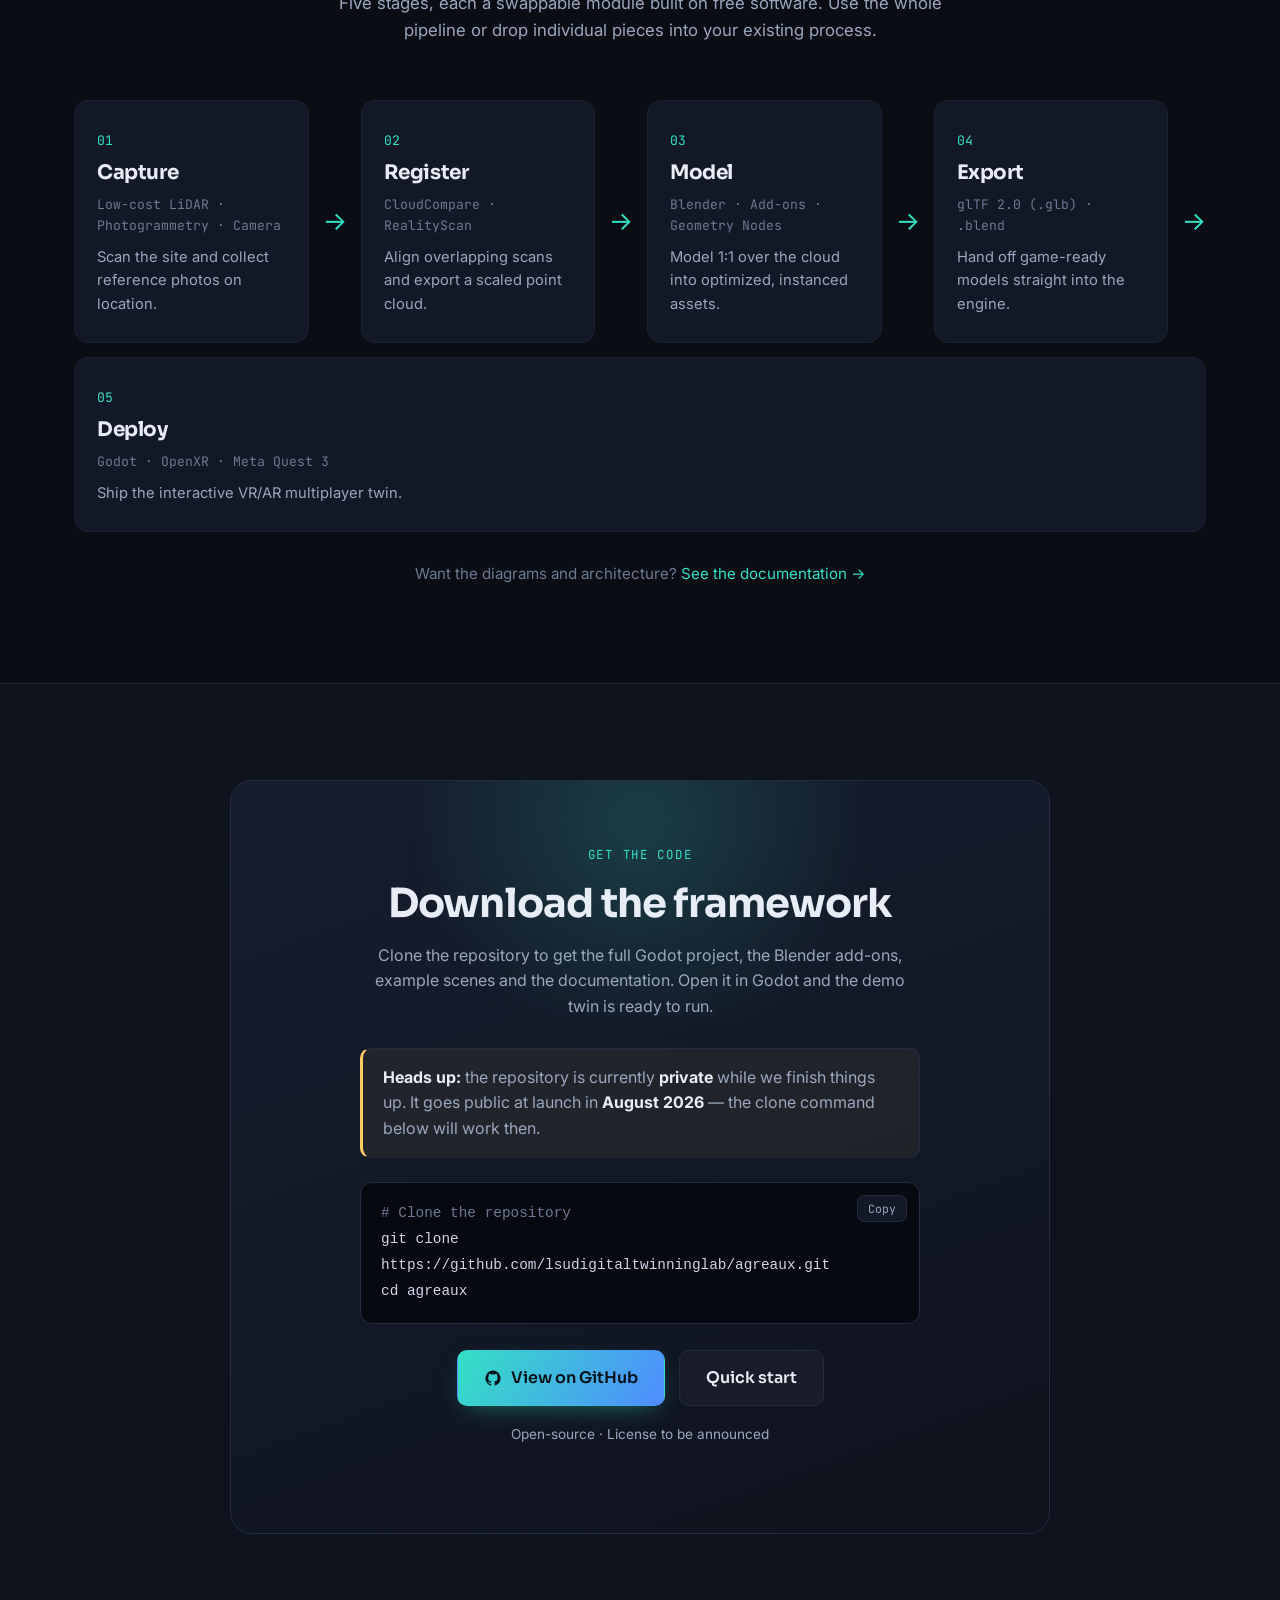
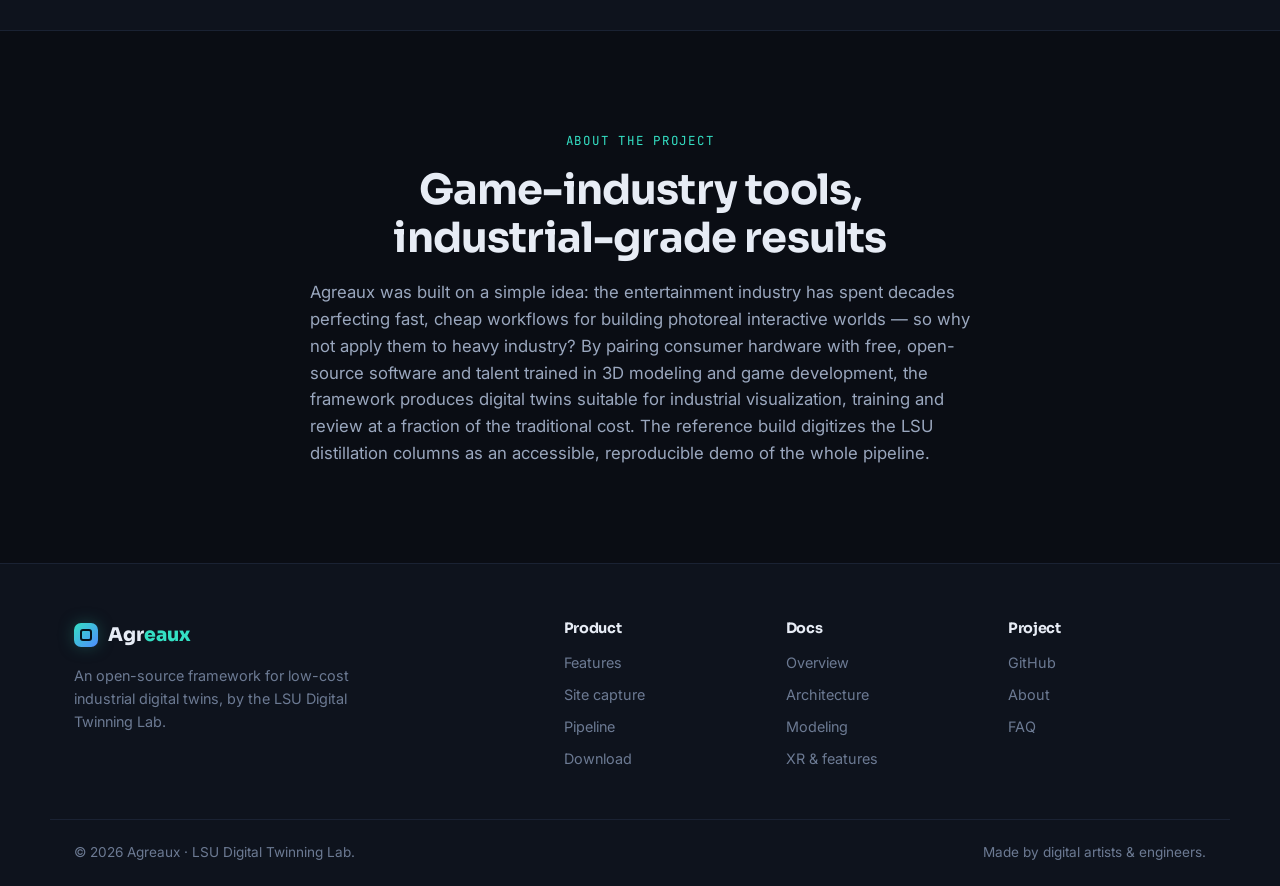
==== commit b150b892: "Add notice: repo private until August 2026 launch" ====
--- a/index.html
+++ b/index.html
@@ -244,6 +244,11 @@
         <h2>Download the framework</h2>
         <p>Clone the repository to get the full Godot project, the Blender add-ons, example scenes and
           the documentation. Open it in Godot and the demo twin is ready to run.</p>
+        <div class="callout callout-warn repo-notice">
+          <strong>Heads up:</strong> the repository is currently <strong>private</strong> while we
+          finish things up. It goes public at launch in <strong>August&nbsp;2026</strong> — the clone
+          command below will work then.
+        </div>
         <div class="code-block">
           <code><span class="c-comment"># Clone the repository</span><br />
           git clone https://github.com/lsudigitaltwinninglab/agreaux.git<br />
--- a/assets/css/style.css
+++ b/assets/css/style.css
@@ -399,6 +399,7 @@
 .callout strong { color: var(--text); }
 .callout a { color: var(--accent); }
 .callout-warn { background: rgba(255, 204, 102, 0.06); border-left-color: var(--warn); }
+.repo-notice { position: relative; text-align: left; max-width: 560px; margin: 0 auto 24px; }
 
 .doc-table { width: 100%; border-collapse: collapse; margin: 8px 0 16px; font-size: 0.92rem; }
 .doc-table th, .doc-table td { text-align: left; padding: 11px 14px; border-bottom: 1px solid var(--border-soft); }
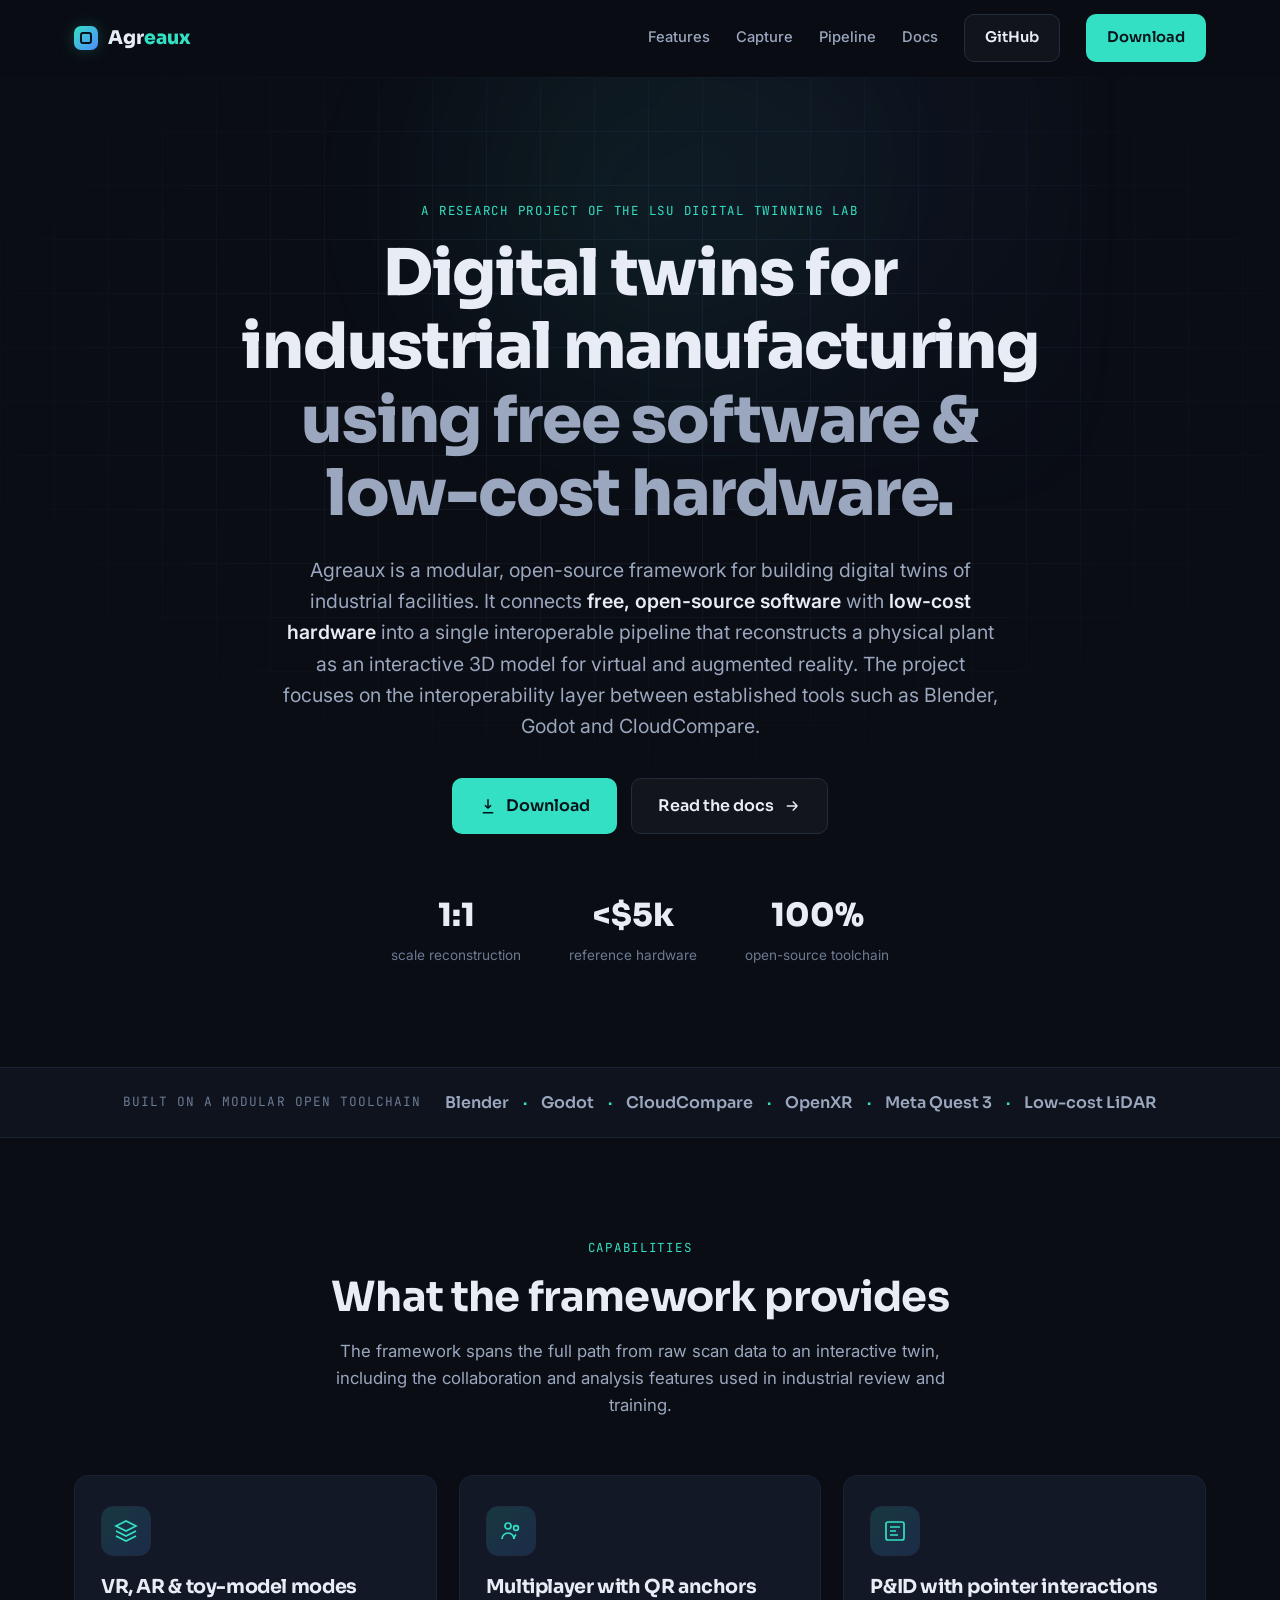
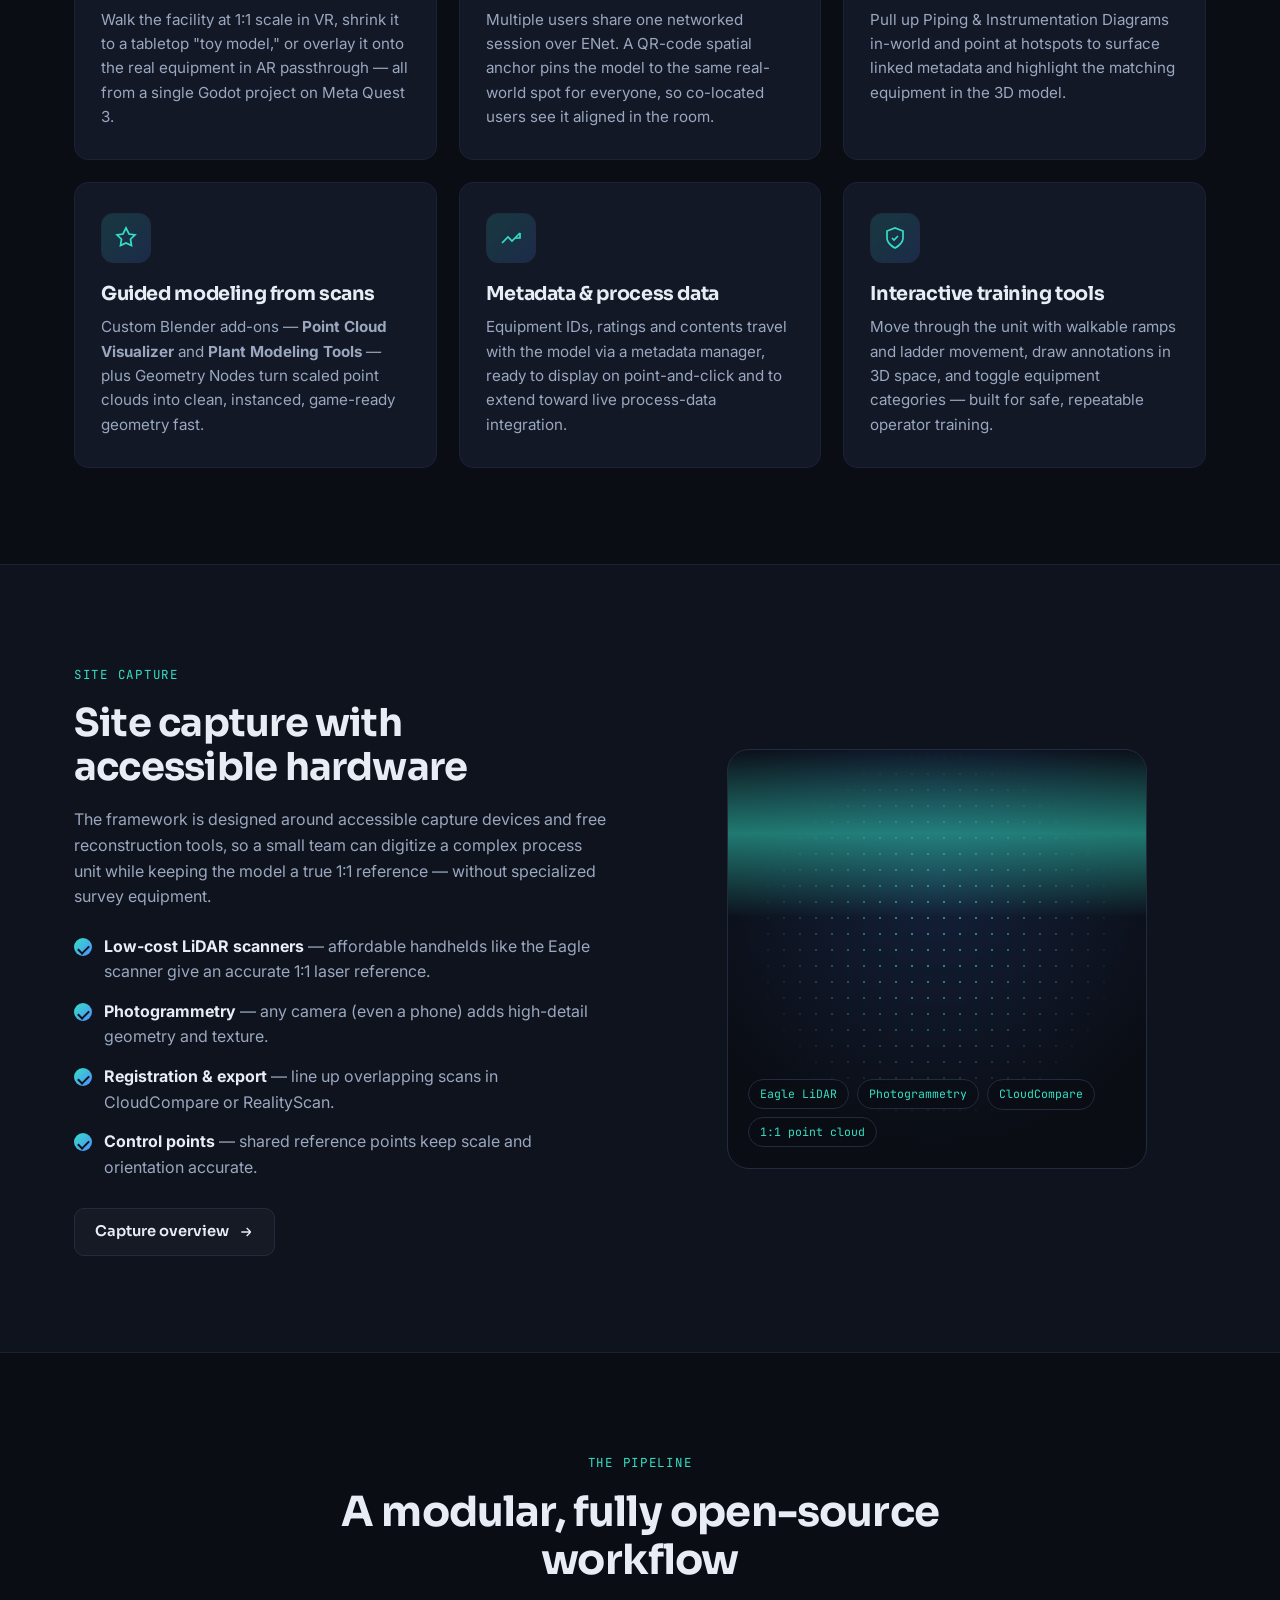
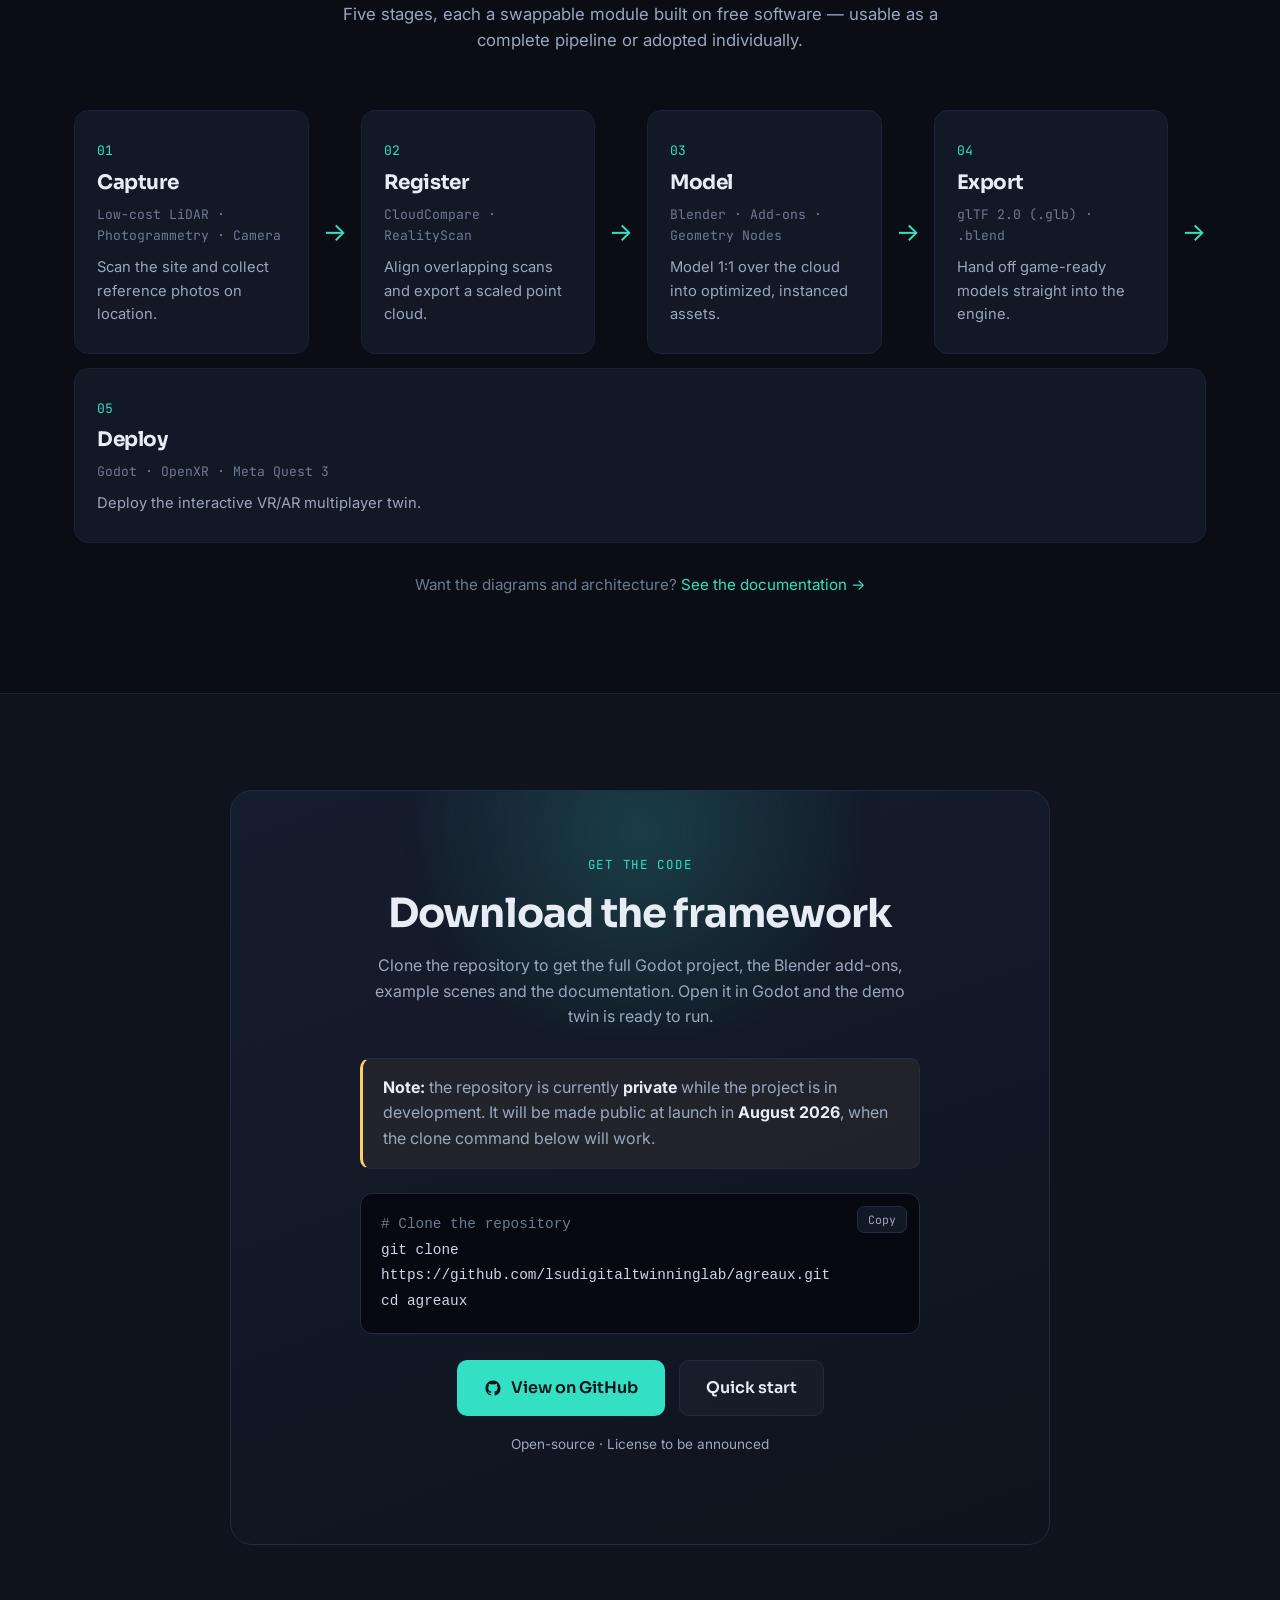
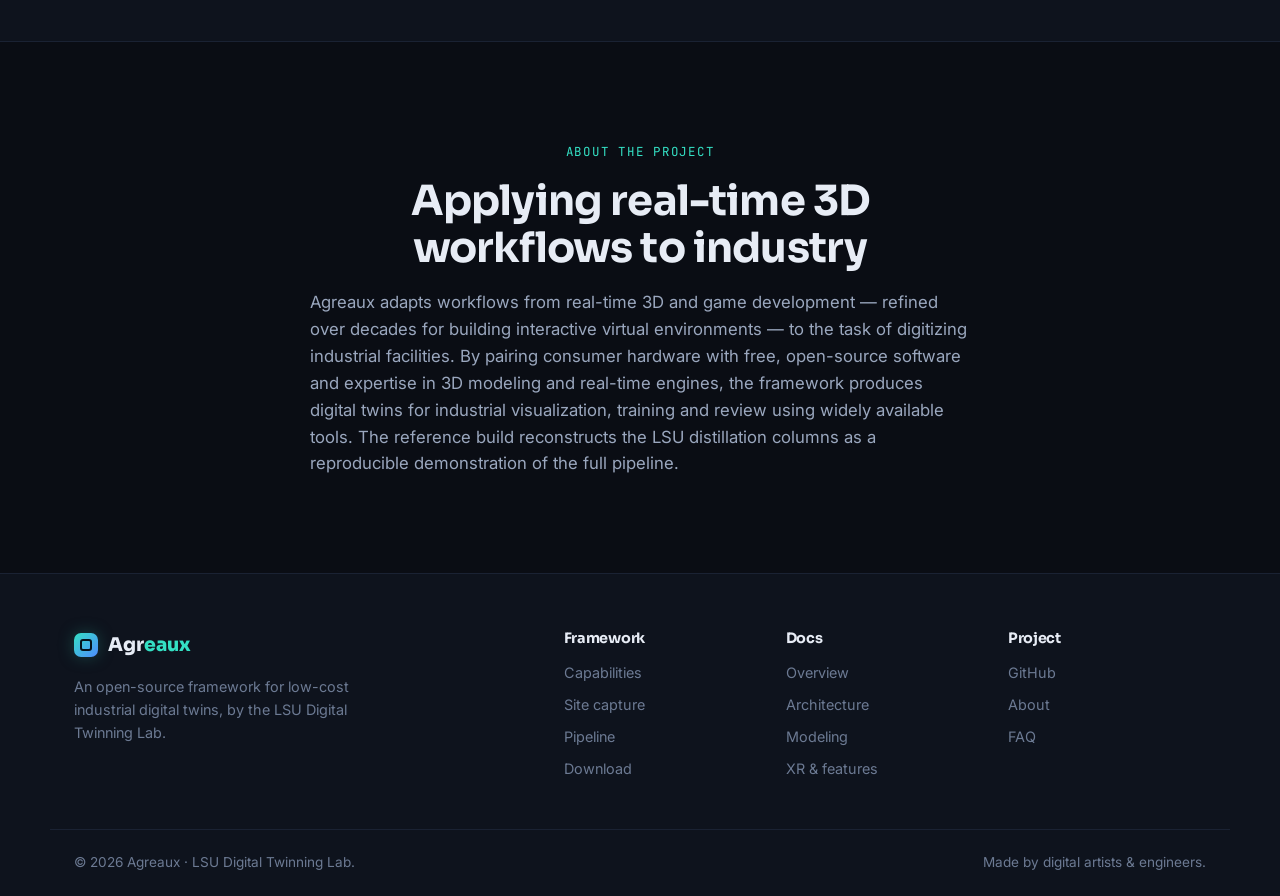
==== commit acd3d04a: "Shift tone to neutral/academic; soften visual styling" ====
--- a/index.html
+++ b/index.html
@@ -38,22 +38,22 @@
     <div class="hero-grid-bg" aria-hidden="true"></div>
     <div class="hero-glow" aria-hidden="true"></div>
     <div class="container hero-content">
-      <span class="eyebrow">Open-source · Low-cost · Interoperable</span>
+      <span class="eyebrow">A research project of the LSU Digital Twinning Lab</span>
       <h1 class="hero-title">
         Digital twins for industrial manufacturing<br />
         <span class="gradient-text">using free software &amp; low-cost hardware.</span>
       </h1>
       <p class="hero-sub">
-        Agreaux is a modular framework that connects <strong>free, open-source software</strong> and
-        <strong>low-cost hardware</strong> into one interoperable pipeline — turning a real plant into
-        an interactive 3D digital twin you can explore in virtual and augmented reality. We build the
-        bridges between tools like Blender, Godot and CloudCompare so they work together, at a fraction
-        of traditional engineering cost.
+        Agreaux is a modular, open-source framework for building digital twins of industrial
+        facilities. It connects <strong>free, open-source software</strong> with <strong>low-cost
+        hardware</strong> into a single interoperable pipeline that reconstructs a physical plant as
+        an interactive 3D model for virtual and augmented reality. The project focuses on the
+        interoperability layer between established tools such as Blender, Godot and CloudCompare.
       </p>
       <div class="hero-actions">
         <a class="btn btn-primary btn-lg" href="#download">
           <svg viewBox="0 0 24 24" width="18" height="18" fill="none" stroke="currentColor" stroke-width="2"><path d="M12 3v12m0 0l-4-4m4 4l4-4M5 21h14"/></svg>
-          Get the framework
+          Download
         </a>
         <a class="btn btn-ghost btn-lg" href="docs.html">
           Read the docs
@@ -61,8 +61,8 @@
         </a>
       </div>
       <div class="hero-stats">
-        <div class="stat"><span class="stat-num">5–10×</span><span class="stat-label">lower cost vs. traditional</span></div>
-        <div class="stat"><span class="stat-num">&lt;$5k</span><span class="stat-label">total hardware</span></div>
+        <div class="stat"><span class="stat-num">1:1</span><span class="stat-label">scale reconstruction</span></div>
+        <div class="stat"><span class="stat-num">&lt;$5k</span><span class="stat-label">reference hardware</span></div>
         <div class="stat"><span class="stat-num">100%</span><span class="stat-label">open-source toolchain</span></div>
       </div>
     </div>
@@ -88,9 +88,9 @@
     <div class="container">
       <div class="section-head">
         <span class="eyebrow">Capabilities</span>
-        <h2>Everything you need to bring a plant to life</h2>
-        <p>A complete pipeline from raw scan data to an interactive, immersive twin — with the
-          collaboration and analysis features industrial teams actually need.</p>
+        <h2>What the framework provides</h2>
+        <p>The framework spans the full path from raw scan data to an interactive twin, including the
+          collaboration and analysis features used in industrial review and training.</p>
       </div>
 
       <div class="features-grid">
@@ -157,10 +157,10 @@
     <div class="container split">
       <div class="split-text">
         <span class="eyebrow">Site capture</span>
-        <h2>Scan a whole unit with accessible hardware</h2>
-        <p>You don't need a survey crew or six-figure rig. Agreaux is designed around accessible
-          capture devices and free reconstruction tools, so a small team can digitize a complex
-          process unit and keep the digital model a true 1:1 reference.</p>
+        <h2>Site capture with accessible hardware</h2>
+        <p>The framework is designed around accessible capture devices and free reconstruction tools,
+          so a small team can digitize a complex process unit while keeping the model a true 1:1
+          reference — without specialized survey equipment.</p>
         <ul class="check-list">
           <li><strong>Low-cost LiDAR scanners</strong> — affordable handhelds like the Eagle scanner give an accurate 1:1 laser reference.</li>
           <li><strong>Photogrammetry</strong> — any camera (even a phone) adds high-detail geometry and texture.</li>
@@ -192,8 +192,8 @@
       <div class="section-head">
         <span class="eyebrow">The pipeline</span>
         <h2>A modular, fully open-source workflow</h2>
-        <p>Five stages, each a swappable module built on free software. Use the whole pipeline or drop
-          individual pieces into your existing process.</p>
+        <p>Five stages, each a swappable module built on free software — usable as a complete pipeline
+          or adopted individually.</p>
       </div>
       <div class="stack-grid">
         <div class="stack-item">
@@ -228,7 +228,7 @@
           <span class="stack-step">05</span>
           <h3>Deploy</h3>
           <p class="stack-tools">Godot · OpenXR · Meta Quest 3</p>
-          <p>Ship the interactive VR/AR multiplayer twin.</p>
+          <p>Deploy the interactive VR/AR multiplayer twin.</p>
         </div>
       </div>
       <p class="pipeline-note">Want the diagrams and architecture? <a href="docs.html#architecture">See the documentation →</a></p>
@@ -245,9 +245,9 @@
         <p>Clone the repository to get the full Godot project, the Blender add-ons, example scenes and
           the documentation. Open it in Godot and the demo twin is ready to run.</p>
         <div class="callout callout-warn repo-notice">
-          <strong>Heads up:</strong> the repository is currently <strong>private</strong> while we
-          finish things up. It goes public at launch in <strong>August&nbsp;2026</strong> — the clone
-          command below will work then.
+          <strong>Note:</strong> the repository is currently <strong>private</strong> while the
+          project is in development. It will be made public at launch in
+          <strong>August&nbsp;2026</strong>, when the clone command below will work.
         </div>
         <div class="code-block">
           <code><span class="c-comment"># Clone the repository</span><br />
@@ -272,14 +272,13 @@
     <div class="container about-inner">
       <div class="section-head">
         <span class="eyebrow">About the project</span>
-        <h2>Game-industry tools, industrial-grade results</h2>
-        <p>Agreaux was built on a simple idea: the entertainment industry has spent decades perfecting
-          fast, cheap workflows for building photoreal interactive worlds — so why not apply them to
-          heavy industry? By pairing consumer hardware with free, open-source software and talent
-          trained in 3D modeling and game development, the framework produces digital twins suitable
-          for industrial visualization, training and review at a fraction of the traditional cost. The
-          reference build digitizes the LSU distillation columns as an accessible, reproducible demo of
-          the whole pipeline.</p>
+        <h2>Applying real-time 3D workflows to industry</h2>
+        <p>Agreaux adapts workflows from real-time 3D and game development — refined over decades for
+          building interactive virtual environments — to the task of digitizing industrial facilities.
+          By pairing consumer hardware with free, open-source software and expertise in 3D modeling and
+          real-time engines, the framework produces digital twins for industrial visualization,
+          training and review using widely available tools. The reference build reconstructs the LSU
+          distillation columns as a reproducible demonstration of the full pipeline.</p>
       </div>
     </div>
   </section>
@@ -296,8 +295,8 @@
       </div>
       <div class="footer-cols">
         <div class="footer-col">
-          <h4>Product</h4>
-          <a href="#features">Features</a>
+          <h4>Framework</h4>
+          <a href="#features">Capabilities</a>
           <a href="#capture">Site capture</a>
           <a href="#pipeline">Pipeline</a>
           <a href="#download">Download</a>
--- a/assets/css/style.css
+++ b/assets/css/style.css
@@ -51,10 +51,7 @@
 }
 
 .gradient-text {
-  background: linear-gradient(110deg, var(--accent), var(--accent-2) 70%);
-  -webkit-background-clip: text;
-  background-clip: text;
-  color: transparent;
+  color: var(--text-dim);
 }
 
 /* ===== Buttons ===== */
@@ -75,11 +72,10 @@
 .btn:hover { transform: translateY(-2px); }
 .btn-lg { padding: 14px 26px; font-size: 1rem; }
 .btn-primary {
-  background: linear-gradient(120deg, var(--accent), var(--accent-2));
+  background: var(--accent);
   color: #06121a;
-  box-shadow: 0 8px 26px -10px var(--accent-glow);
-}
-.btn-primary:hover { box-shadow: 0 12px 32px -8px var(--accent-glow); }
+}
+.btn-primary:hover { background: #46e7cd; }
 .btn-ghost {
   background: rgba(255, 255, 255, 0.03);
   border-color: var(--border);
@@ -138,8 +134,8 @@
 .hero-glow {
   position: absolute; top: -180px; left: 50%; transform: translateX(-50%);
   width: 900px; height: 600px;
-  background: radial-gradient(circle, rgba(52, 224, 196, 0.14), transparent 60%),
-              radial-gradient(circle at 70% 40%, rgba(79, 140, 255, 0.14), transparent 60%);
+  background: radial-gradient(circle, rgba(52, 224, 196, 0.06), transparent 60%),
+              radial-gradient(circle at 70% 40%, rgba(79, 140, 255, 0.05), transparent 60%);
   filter: blur(20px);
   pointer-events: none;
 }
